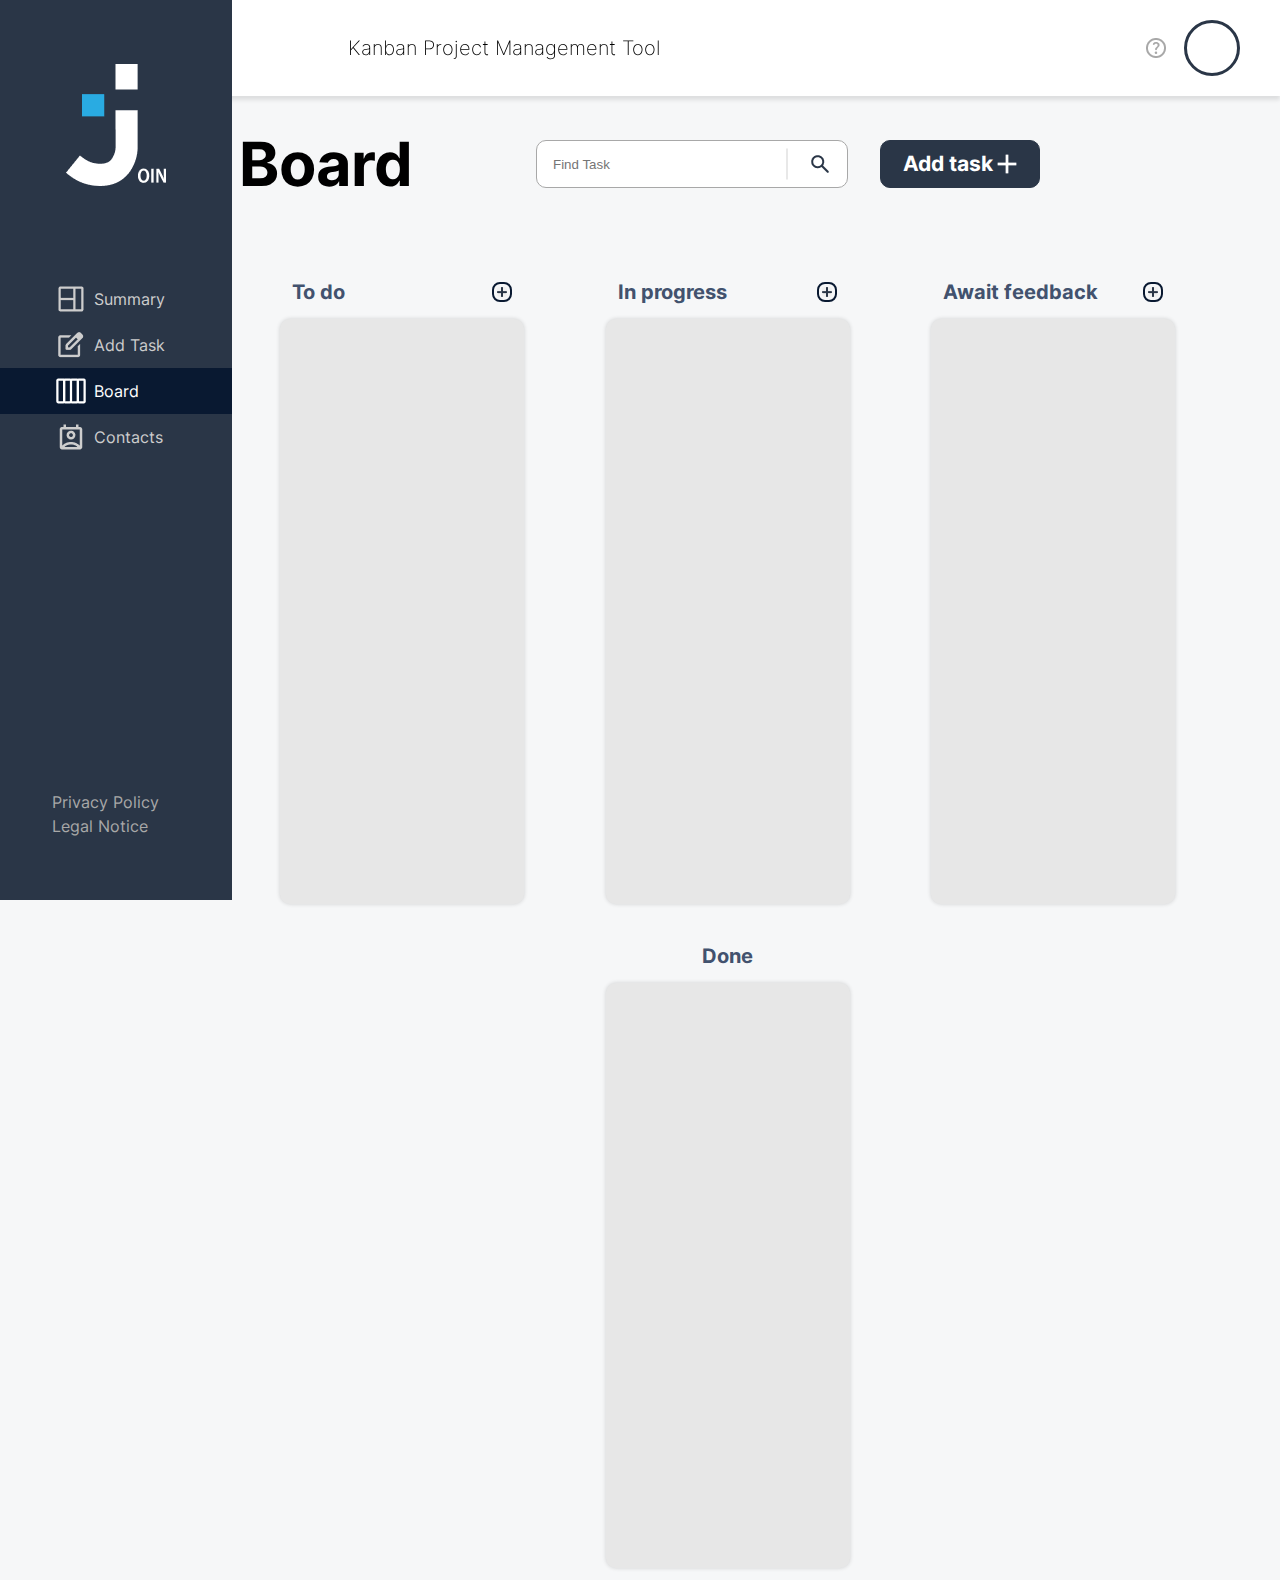
==== board.html @ 9bb8c4b8 "revert: board.js and linking in board.html" ====
<!DOCTYPE html>
<html lang="en">

<head>
  <meta charset="UTF-8">
  <meta name="viewport" content="width=device-width, initial-scale=1.0">
  <title>Join | Board</title>


  <link rel="stylesheet" href="./css/header_sidebar.css">
  <link rel="stylesheet" href="./css/board.css">
  <link rel="stylesheet" href="./css/tools.css">
  <link rel="icon" type="image/x-icon" href="./assets/img/favicon.png">
  <link rel="stylesheet" href="./css/board_mobile.css">
  <link rel="stylesheet" href="./css/tools.css">


  <script src="./script.js" defer></script>
  <script src="./js/storage.js" defer></script>
  <script src="./js/button_task.js" defer></script>
  <script src="./js/board.js" defer></script>
  <script src="./js/contact_category_task.js"></script>
  <script src="./js/render_task_html.js" defer></script>
  <script src="./js/contacts.js" defer></script>
</head>

<body onload="init()" id="2">
  <header id="header" w3-include-html="./assets/templates/header.html"></header>

  <div id="sidebar" w3-include-html="./assets/templates/sidebar.html"></div>

  <div class="board-body start-position">
    <div class="board-top">
      <div class="board-header">
        <h1>Board</h1>
        <div class="board-active">
          <div class="board-search">
            <input placeholder="Find Task" type="text">
            <div class="input-img">
              <img src="./assets/img/board/vector-subtask.png" alt="">
              <img class="search-img" src="./assets/img/board/search.png">
            </div>
          </div>
          <button onclick="addTask('todo')">
            <p class="header-task-btn">Add task</p>
            <img src="./assets/img/board/add.png" alt="plus">
          </button>
        </div>
      </div>
      <div class="drag-drop-headline">
        <div class="each_drag_drop">
          <div class="flex">
            <span>To do</span>
            <div class="addTask">
              <img class="black-plus" src="./assets/img/board/plus_sign_black.png" alt="plus img">
              <img class="blue-plus" src="./assets/img/board/plus_sign_blue.png" alt="blue plus" onclick="addTask('todo')">
            </div>
          </div>
          <div class="drag-area" id="todo" ondrop="moveTo('todo')" ondragleave="removeHighlight('todo')"
            ondragover="allowDrop(event); highlight('todo')"></div>
        </div>
        <div class="each_drag_drop">
          <div class="flex">
            <span>In progress</span>
            <div class="addTask">
              <img class="black-plus" src="./assets/img/board/plus_sign_black.png" alt="plus img">
              <img class="blue-plus" src="./assets/img/board/plus_sign_blue.png" alt="blue plus"
                onclick="addTask('in-progress')">
            </div>
          </div>
          <div class="drag-area" id="in-progress" ondrop="moveTo('in-progress')"
            ondragleave="removeHighlight('in-progress')" ondragover="allowDrop(event); highlight('in-progress')"></div>
        </div>
        <div class="each_drag_drop">
          <div class="flex">
            <span>Await feedback</span>
            <div class="addTask">
              <img class="black-plus" src="./assets/img/board/plus_sign_black.png" alt="plus img">
              <img class="blue-plus" src="./assets/img/board/plus_sign_blue.png" alt="blue plus"
                onclick="addTask('await-feedback')">
            </div>
          </div>
          <div class="drag-area" id="await-feedback" ondrop="moveTo('await-feedback')"
            ondragleave="removeHighlight('await-feedback')" ondragover="allowDrop(event); highlight('await-feedback')">
          </div>
        </div>
        <div class="each_drag_drop">
          <span class="done-style">Done</span>
          <div class="drag-area" id="done" ondrop="moveTo('done')" ondragleave="removeHighlight('done')"
            ondragover="allowDrop(event); highlight('done')"></div>
        </div>
      </div>
      <!-- ab hier kommt der add task bereich -->

      <!-- div für card info -->
      <div id="card-container" class="card-container d-none-card"></div>
      <!-- ................ -->
      <!-- div für die bearbeitung des tasks -->
      <div id="edit-container" class="edit-container d-none-card"></div>
      <!-- ................ -->


      <div class="full-task-body d-none" id="full-task-card">
        <input type="hidden" id="task-field" value="" />
        <form onsubmit="createTask(event)">
          <div class="task-card">
            <header class="add-task-header">
              <span class="task-card-headline">Add Task</span>
              <img class="task-close-X" src="./assets/img/board/close.png" onclick="closeTask()">
            </header>
            <div class="middle-task-body">
              <!-- linke seite -->
              <div class="left-side">
                <div class="task-title">
                  <span class="font-line">Title<span style="color: #FF8190;">*</span></span>
                  <input required type="text" autocomplete="off" class="task-title-input" id="task-title-input"
                    name="taskTitle" placeholder="Enter a title">
                </div>
                <div class="task-title">
                  <span class="font-line">Description</span>
                  <textarea id="description-input" cols="30" rows="10" placeholder="Enter a Description"></textarea>
                </div>
                <div class="task-title">
                  <span class="font-line">Assigned to</span>
                  <div class="task-contact-input-area" onclick="showContactsInTasks()">
                    <input type="none" placeholder="Select contacts to assign" id="contact-input-area">
                    <img class="Assigned-img" src="./assets/img/board/arrow_down.png" id="arrow_down_contact"
                      alt="arrow down">
                    <img class="Assigned-img d-none" src="./assets/img/board/arrow_up.png" id="arrow_up_contact"
                      alt="#">
                  </div>
                  <div class="contact-area d-none" id="contact-area"></div>
                  <div class="contact-icon-area d-none" id="icon-area"></div>
                </div>
              </div>
              <!-- einfache div für die trennung durch eine vektor linie -->
              <div class="vektor-line">
                <img src="./assets/img/board/vertical_line.png" alt="">
              </div>
              <!-- ----- -->
              <div class="right-side">
                <div class="task-title" style="height: 80px;">
                  <span class="font-line">Due Date<span style="color: #FF8190;">*</span></span>
                  <div class="task-date-area">
                    <input required type="text" id="date" name="taskDate" placeholder="dd/mm/yyyy"
                      onfocus="(this.type='date')">
                  </div>
                </div>
                <div class="task-title">
                  <span class="font-line">Prio<span style="color: #FF8190;">*</span></span>
                  <div class="task-button-area">
                    <button type="button" id="prio-btn-red" class="prio-btn" onclick="changeBtnColor('red')">Urgent
                      <img id="prio-red" src="./assets/img/board/prio_red.png" alt="Urgent"></button>
                    <button type="button" id="prio-btn-yellow" class="prio-btn"
                      onclick="changeBtnColor('yellow')">Medium
                      <img id="prio-yellow" src="./assets/img/board/prio_yellow.png" alt="Medium"></button>
                    <button type="button" id="prio-btn-green" class="prio-btn" onclick="changeBtnColor('green')">Low
                      <img id="prio-green" src="./assets/img/board/prio_green.png" alt="Low"></button>
                  </div>
                </div>
                <div class="task-title">
                  <span class="font-line">Category<span style="color: #FF8190;">*</span></span>
                  <div class="task-contact-input-area" onclick="showTaskSelect()">
                    <input required type="text" autocomplete="off" id="task-category-input"
                      placeholder="Select task category">
                    <img id="arrow_down" class="Assigned-img" src="./assets/img/board/arrow_down.png" alt="#">
                    <img id="arrow_up" class="Assigned-img d-none" src="./assets/img/board/arrow_up.png" alt="#">
                  </div>
                  <div id="task-select-category" class="task-select-category d-none">
                    <span id="technicalTask" class="selected-task" onclick="showTaskSelect(this)">Technical Task</span>
                    <span id="userStory" class="selected-task" onclick="showTaskSelect(this)">User Story</span>
                  </div>
                </div>
                <div class="subtask-complete">
                  <span class="font-line">Subtasks</span>
                  <div class="task-contact-input-area" onclick="changeInputImg()">
                    <input class="subtask-main-input" autocomplete="off" id="input-subtasks" type="text"
                      placeholder="Add new subtasks">
                    <img id="subtask-plus-img" class="Assigned-img" src="./assets/img/board/plus_sign_add_task.png" alt="plus">
                    <div class="subtask-comment">
                      <img id="subtask-close-img" class="Assigned-img-subtask px24 d-none"
                        src="./assets/img/board/close.png" onclick="deleteSubtaskInput()">
                      <img id="subtask-vector-img" class="Assigned-img-subtask d-none"
                        src="./assets/img/board/vector-subtask.png">
                      <img id="subtask-checked-img" class="Assigned-img-subtask px24 d-none"
                        src="./assets/img/board/checked.png" onclick="addSubtask()">
                    </div>
                  </div>
                  <ul class="unsorted-list" id="unsorted-list"></ul>
                </div>
              </div>
            </div>
            <footer class="add-task-footer">
              <div class="font-size">
                <span class="font-line"><span style="color: #FF8190;">* </span></span>This field is
                required</span>
              </div>
              <div class="add-task-footer-btn">
                <button id="cancel-button" class="task-button cancel-btn" onclick="closeTask()">
                  Cancel
                  <img id="black-cross" class="black-cross" style="width: 25px; height: 24px;"
                    src="./assets/img/board/close.png">
                  <img id="blue-cross" class="blue-cross d-none" style="width: 24px; height: 23px;"
                    src="./assets/img/board/blue_cancel.svg">
                </button>
                <button type="submit" class="task-button create-btn">
                  Create Task <img src="./assets/img/board/footerCheckBtn.png">
                </button>
              </div>
            </footer>
          </div>
        </form>
      </div>

    </div>
  </div>

  <footer id="nav-footer" w3-include-html="./assets/templates/footer.html"></footer>
</body>

</html>
---- css/header_sidebar.css ----
/************************* GLOBAL SELECTORS *************************/

@font-face {
  font-family: "inter";
  /* Gewünschter Name */
  src: url("../assets/fonts/inter-font.ttf");
}

body {
  margin: 0;
  box-sizing: border-box;
  font-family: inter;
}

* {
  box-sizing: border-box;
}

a {
  text-decoration: none;
}

/************************* HEADER *************************/
#header {
  display: flex;
  position: fixed;
  box-sizing: border-box;
  z-index: 1;
  width: 100%;
  top: 0;
  font-family: inter;
  font-weight: 200;
  background-color: white;
  height: 96px;
  padding: 0 40px 0 348px;
  justify-content: space-between;
  align-items: center;
  box-shadow: 0px 4px 4px 0px rgba(0, 0, 0, 0.10);
}

#header-text {
  font-size: 20px;
}

#help-icon-box {
  display: flex;
  align-items: center;
  gap: 16px;
}

.help-icon-wrapper {
  display: flex;
  align-items: center;
  gap: 12px;
}

#icon-help {
  width: 32px;
  height: 32px;
}

#circle {
  position: relative;
  width: 56px;
  height: 56px;
  background-color: white;
  border-radius: 50%;
  border: solid #2A3647 3px
}

#circle:hover{
  cursor: pointer;
}

.user-initials {
  font-size: 24px;
  color:#29ABE2;
  font-weight: 700;  
  position: absolute;
  top: 50%;
  left: 50%;
  transform: translate(-50%, -50%)
}

/************************* LEGAL NOTICE BUBBLE *************************/
.legal-notice-bubble {
  position: absolute;
  top: -23px;
  right: -29px;
  box-sizing: border-box;
  padding: 20px 0;
  padding-left: 20px;
  width: 150px;
  height: 158px;
  background-color: #2A3D59;
  border-radius: 20px 0 20px 20px;
  margin: 0 auto;
  margin-top: 100px;
  display: flex;
  flex-direction: column;
  justify-content: space-around;
  align-items: flex-start;
}

.legal-notice-bubble a:hover{
  color: #CDCDCD
}

.legal-notice-bubble a{
  font-size: 16px;
  color: #FFFFFF;
  font-family: inter;
  font-weight: 500;
}
/************************* SIDEBAR *************************/

#sidebar {
  position: fixed;
  left: 0;
  top: 0;
  display: flex;
  z-index: 4;
  width: 232px;
  height: 100vh;
  padding: 64px 0px;
  flex-direction: column;
  justify-content: space-between;
  align-items: center;
  flex-shrink: 0;
  background-color: #2A3647;
}

#sidebar-tabs {
  color: #A8A8A8
}

#sidebar-tabs>a {
  text-decoration: none;
  color: #A8A8A8;
}

.sidebar-tab {
  box-sizing: border-box;
  display: flex;
  width: 232px;
  height: 46px;
  padding: 8px 56px;
  align-items: center;
  gap: 8px;
}

.sidebar-tab:hover {
  background-color: #2A3D59;
  cursor: pointer;
}

#legal-notice {
  display: flex;
  padding: 243px 0px 0px 52px;
  flex-direction: column;
  justify-content: flex-end;
  align-items: flex-start;
  gap: 4px;
  align-self: stretch;
}

#legal-notice>a:hover {
  color: #29ABE2;
  cursor: pointer;
  font-weight: bold;
}

#legal-notice>a {
  color: #A8A8A8;
  text-decoration: none;
}

/************************* FOOTER *************************/
#nav-footer {
  position: fixed;
  bottom: 0;
  left: 0;
  padding: 0px 16px;
  background-color: #2A3647;
  width: 100%;
  display: flex;
  height: 80px;
  justify-content: space-between;
  align-items: center;
  z-index: 999;
}

.footer-square {
  display: flex;
  width: 80px;
  height: 76px;
  padding: 8px 1px;
  flex-direction: column;
  justify-content: center;
  align-items: center;
  gap: 10px;
  flex-shrink: 0;
  border-radius: 16px;
}

.icon-text-box {
  display: flex;
  width: 76px;
  height: 76px;
  padding: 15px 0px;
  flex-direction: column;
  justify-content: center;
  align-items: center;
  gap: 4px;
  flex-shrink: 0;
}

.footer-square-text {
  color: var(--white, #FFF);
  font-size: 14px;
  font-style: normal;
  font-weight: 400;
  line-height: 120%;
}

/************************* RESPONSIVNESS *************************/
@media (max-width: 975px) {
  #sidebar {
    display: none
  }
}

@media (min-width: 975px) {
  #nav-footer {
    display: none
  }
}

@media (min-width: 717px) {
  #logo-join-header {
    display: none;
  }
}

@media (max-width: 717px) {
  #header {
    padding: 20px 16px;
  }
}

@media(max-width: 420px) {
  #nav-footer {
    padding: 0;
  }

  .footer-square {
    width: 73px;
  }

}
---- css/board.css ----
body {
  margin: 0;
  background: #f6f7f8;
}

.d-none {
  display: none !important;
}

.start-position {
  position: absolute;
  left: 232px;
  top: 48px;
  width: calc(100% - 232px);
}

.board-header {
  display: flex;
  width: calc(100% - 152px);
  justify-content: space-between;
  align-items: center;
  padding-top: 79.5px;
  padding-right: 88px;
  padding-bottom: 79.5px;
  padding-left: 64px;
}

.board-header h1 {
  color: #000;
  font-family: Inter;
  font-size: 61px;
  font-style: normal;
  font-weight: 700;
  line-height: 120%;
  margin-block-start: 0;
  margin-block-end: 0;
}

.board-active {
  display: flex;
  justify-content: flex-end;
  align-items: center;
  gap: 32px;
}

.board-active input {
  display: flex;
  width: 312px;
  height: 48px;
  padding: 8px 16px;
  align-items: center;
  gap: 10px;
  border-radius: 10px;
  border: 1px solid var(--icon, #a8a8a8);
  background-color: #fff;
  padding-block: 1px;
}

.board-active button {
  display: flex;
  padding: 8px 16px;
  justify-content: center;
  align-items: center;
  gap: 4px;
  border-radius: 10px;
  border: 1px solid #2a3647;
  background: #2a3647;
  cursor: pointer;
  color: white;
  width: 160px;
  height: 48px;
  font-family: Inter;
  font-size: 21px;
  font-style: normal;
  font-weight: 700;
  line-height: 120%;
}

.board-active button:hover {
  background-color: rgb(40, 171, 226);
  border-color: rgb(40, 171, 226);
  box-shadow: 0px 4px 8px rgba(0, 0, 0, 0.3);
}

.board-search {
  position: relative;
}

.input-img {
  display: flex;
  justify-content: flex-end;
  align-items: center;
  gap: 16px;
  position: absolute;
  right: 12px;
  top: 8px;
}

.search-img:hover {
  background-color: lightgrey;
  border-radius: 20px;
  cursor: pointer;
}

.drag-drop-headline {
  display: flex;
  padding: 0px 64px;
  justify-content: space-evenly;
  align-items: flex-start;
  padding-bottom: 12px;
}

.each_drag_drop {
  display: flex;
  width: 244px;
  justify-content: space-between;
  flex-direction: column;
  align-items: center;
  flex-shrink: 0;
  position: relative;
}

.flex span {
  color: var(--menu-color, #42526e);
  font-family: Inter;
  font-size: 20px;
  font-style: normal;
  font-weight: 700;
  line-height: 120%;
  /* 24px */
}

.addTask {
  position: relative;
}

.black-plus {
  cursor: pointer;
  display: flex;
  padding: 3px;
  justify-content: center;
  align-items: center;
  gap: 10px;
  flex-shrink: 0;
  border-radius: 8px;
  border: 2px solid #091931;
}

.blue-plus {
  display: none;
  cursor: pointer;
  padding: 3px;
  border-radius: 8px;
  border: 2px solid var(--Ligth-blue, #29abe2);
  object-fit: cover;
}

.addTask:hover .blue-plus {
  display: flex;
}

.addTask:hover .black-plus {
  display: none;
}

.flex {
  display: flex;
  justify-content: space-between;
  align-items: center;
  width: 90%;
  margin-bottom: 15px;
}

/* drag and drop fläche */

.drag-area {
  display: flex;
  min-height: 65vh;
  min-width: fit-content;
  justify-content: flex-start;
  flex-direction: column;
  align-items: center;
  gap: 10px;
  align-self: stretch;
  border-radius: 10px;
  border: 1px dashed var(--icon, #a8a8a8);
  background: #e7e7e7;
  box-shadow: 0px 0px 4px 0px rgba(0, 0, 0, 0.16);
  padding: 4px;
  box-sizing: border-box;
  border: none;
}

.drag-area-highlight {
  background-color: rgba(0, 0, 0, 0.2);
}

.task {
  width: 252px;
  padding: 16px;
  justify-content: center;
  border-radius: 24px;
  background: var(--white, #FFF);
  box-shadow: 0px 0px 10px 3px rgba(0, 0, 0, 0.08);
  display: flex;
  flex-direction: column;
  align-items: flex-start;
  gap: 24px;
  align-self: stretch;
  cursor: pointer;
}

.d-flex::-webkit-scrollbar {
  height: 4px;
  background-color: rgba(255, 255, 255, 0);
  border-radius: 6px;
}

.d-flex::-webkit-scrollbar-thumb {
  background-color: rgb(40, 171, 226);
  border-radius: 6px;
}

.description-font {
  align-self: stretch;
  color: var(--icon, #a8a8a8);
  font-family: Inter;
  font-size: 16px;
  font-style: normal;
  font-weight: 400;
  line-height: 120%;
  word-break: break-word;
}

.bottom-task {
  display: flex;
  width: 100%;
  justify-content: space-between;
  align-items: center;
  position: relative;
}

.d-flex {
  display: flex;
  justify-content: flex-start;
  align-items: center;
  width: 80%;
  overflow-x: auto;
  padding-left: 8px;
}

.prio-position {
  position: absolute;
  right: 16px;
}

.done-style {
  margin-bottom: 15px;
  color: var(--menu-color, #42526e);
  font-family: Inter;
  font-size: 20px;
  font-style: normal;
  font-weight: 700;
  line-height: 120%;
  /* 24px */
}

/* progressbar */

.progressbar {
  display: flex;
  flex-direction: column;
  justify-content: center;
  align-items: flex-start;
  gap: 10px;
  width: 128px;
  height: 8px;
  border-radius: 8px;
  background: #f4f4f4;
}

.progress-task {
  display: flex;
  padding: 0px 6px 2px 0px;
  align-items: center;
  gap: 11px;
  width: 100%;
}

.subtask-display {
  color: #000;
  font-family: Inter;
  font-size: 12px;
  font-style: normal;
  font-weight: 400;
  line-height: 120%;
  width: 76px;
}

.subtask-img {
  cursor: pointer;
  padding: 2px;
}

.subtask-img:hover {
  background-color: white;
  border-radius: 15px;
}

#subtask-edit {
  position: absolute;
  width: 385px;
  height: 40px;
  border-radius: 12px;
  border-right: none;
  border-top: none;
  border-left: none;
  border-bottom: 1px solid blue;
  color: black;
}

#subtask-done-img {
  cursor: pointer;
}

#subtask-done-img:hover {
  background-color: white;
  border-radius: 20px;
}

/* ab hier kommt die add task card von html aus gesehen oben nach unten */
/* header sektion */
.add-task-header {
  display: flex;
  justify-content: space-between;
  align-items: flex-start;
  padding-left: 74px;
  padding-top: 64px;
  padding-right: 40px;
}


.task-card-headline {
  color: #000;
  font-family: Inter;
  font-size: 61px;
  font-style: normal;
  font-weight: 700;
  line-height: 120%;
}

.task-close-X {
  width: 24px;
  height: 24px;
  flex-shrink: 0;
}

.task-close-X:hover {
  background-color: rgb(220 217 217);
  border-radius: 20px;
  cursor: pointer;
}

/* mittlere sektion */

.middle-task-body {
  display: flex;
  justify-content: space-between;
  align-items: flex-start;
  padding-left: 74px;
  padding-top: 32px;
  padding-right: 65.75px;
}

/* linke hälfte */

.left-side {
  display: flex;
  flex-direction: column;
  justify-content: center;
  align-items: flex-start;
  gap: 16px;
}

.task-title {
  display: flex;
  flex-direction: column;
  align-items: flex-start;
  gap: 8px;
  width: 440px;
  position: relative;
}

.font-line {
  color: var(--Version-2-main-color, #2a3647);
  font-family: Inter;
  font-size: 20px;
  font-style: normal;
  font-weight: 400;
  line-height: 120%;
}

.task-title input {
  width: 440px;
  height: 48px;
  padding: 12px 16px;
  border-radius: 10px;
  border: 1px solid var(--Style, #d1d1d1);
  background: var(--white, #fff);
  font-family: Inter;
  font-size: 20px;
  font-style: normal;
  font-weight: 400;
  line-height: 120%;
  /* 24px */
  color: var(--Style, #d1d1d1);
}

#description-input {
  display: flex;
  height: 120px;
  padding: 18px 16px;
  align-items: flex-start;
  gap: 10px;
  align-self: stretch;
  border-radius: 10px;
  border: 1px solid var(--Style, #d1d1d1);
  background: #fff;
  width: 440px;
  font-family: Inter;
  font-size: 20px;
  font-style: normal;
  font-weight: 400;
  line-height: 120%;
}

.task-contact-input-area {
  display: flex;
  align-items: center;
}

#contact-input-area {
  cursor: pointer;
}

.subtask-main-input {
  display: flex;
  width: 440px;
  height: 48px;
  padding: 12px 16px;
  justify-content: space-between;
  align-items: center;
  border-radius: 10px;
  border: 1px solid var(--Style, #d1d1d1);
  background: var(--white, #fff);
  font-family: Inter;
  font-size: 20px;
  font-style: normal;
  font-weight: 400;
  line-height: 120%;
  color: var(--Style, #d1d1d1);
}

.subtask-comment {
  display: flex;
  align-items: center;
  justify-content: space-evenly;
  gap: 8px;
  right: 8px;
}

.Assigned-img {
  position: relative;
  right: 35px;
  cursor: pointer;
}

.Assigned-img:hover {
  background-color: #c9d7dc;
  border-radius: 20px;
}

.Assigned-img-subtask {
  position: relative;
  right: 72px;
  cursor: pointer;
}

.Assigned-img-subtask:hover {
  background-color: #c9d7dc;
  border-radius: 20px;
}

.px24 {
  width: 24px;
  height: 24px;
}

.subtask-complete {
  display: flex;
  flex-direction: column;
  align-items: flex-start;
  gap: 8px;
  width: 440px;
}

.right-side {
  display: flex;
  flex-direction: column;
  justify-content: center;
  align-items: flex-start;
  gap: 16px;
}

.task-button-area {
  display: flex;
  justify-content: center;
  align-items: center;
  gap: 16px;
}

.prio-btn {
  width: 136px;
  height: 56px;
  display: flex;
  padding: 16px 10px;
  justify-content: center;
  align-items: center;
  gap: 8px;
  border-radius: 10px;
  background: var(--white, #fff);
  box-shadow: 0px 0px 4px 0px rgba(0, 0, 0, 0.1);
  border-color: white;
  border: none;
  cursor: pointer;
  font-family: Inter;
  font-size: 20px;
  font-style: normal;
  font-weight: 400;
  line-height: 120%;
}

.prio-btn:hover {
  box-shadow: 1px 3px 5px rgba(0, 0, 0, 0.3), -1px 3px 5px rgba(0, 0, 0, 0.3);
}

.task-select-category {
  box-shadow: 1px 3px 5px rgba(0, 0, 0, 0.3), -1px 3px 5px rgba(0, 0, 0, 0.3);
  margin-top: 80px;
  border-radius: 10px;
  position: fixed;
  background-color: white;
  z-index: 20;
}

#task-category-input {
  color: black;
  cursor: pointer;
}

.selected-task {
  display: flex;
  width: 440px;
  padding: 12px 16px;
  justify-content: space-between;
  align-items: center;
  border-radius: 10px;
}

.selected-task:hover {
  background-color: lightgrey;
  cursor: pointer;
}

#input-subtasks {
  color: black;
}

#task-title-input {
  color: black;
}

.full-subtasks-area {
  display: flex;
  justify-content: space-between;
  align-items: center;
  width: 440px;
  height: 36px;
  padding: 6px 8px;
  padding-left: 19.375px;
  position: relative;
}

.full-subtasks-area:hover {
  background-color: lightgrey;
  border-radius: 16px;
}

.unsorted-list {
  padding-inline-start: 0;
}

.subatsk-headline {
  color: #000;
  font-family: Inter;
  font-size: 16px;
  font-style: normal;
  font-weight: 400;
  line-height: 120%;
  /* 19.2px */
}

/* 
.unsorted-list li {
  display: flex;
  justify-content: space-between;
  align-items: center;
  width: 400px;
  padding: 6px 16px;
}

.unsorted-list:hover {
  background-color: lightgrey;
  border-radius: 16px;
} 

/* für addTask ab hier footer bereich */

.add-task-footer {
  display: flex;
  justify-content: space-between;
  align-items: center;
  position: relative;
  bottom: 0;
  left: 74px;
  width: 80%;
  padding-bottom: 24px;
}

.add-task-footer-btn {
  display: flex;
  justify-content: center;
  align-items: center;
  gap: 25px;
}

.task-button {
  display: flex;
  padding: 16px;
  justify-content: center;
  align-items: center;
  gap: 4px;
  border-radius: 10px;
  border: 1px solid var(--Version-2-main-color, #2a3647);
  cursor: pointer;
}

.cancel-btn {
  background-color: transparent;
  font-family: Inter;
  font-size: 20px;
  font-style: normal;
  font-weight: 400;
  line-height: 120%;
}

.subtask-card-container {
  display: flex;
  flex-direction: column;
  gap: 12px;
}

.cancel-btn:hover {
  border: 1px solid var(--Ligth-blue, #29abe2);
  color: var(--Ligth-blue, #29abe2);
  box-shadow: 2px 5px 8px rgba(0, 0, 0, 0.3), -2px 5px 8px rgba(0, 0, 0, 0.3);
}

.create-btn {
  background: #2a3647;
  color: white;
  font-family: Inter;
  font-size: 21px;
  font-style: normal;
  font-weight: 700;
  line-height: 120%;
}

.create-btn:hover {
  background-color: var(--Ligth-blue, #29abe2);
  border: 1px solid var(--Ligth-blue, #29abe2);
  box-shadow: 2px 5px 8px rgba(0, 0, 0, 0.3), -2px 5px 8px rgba(0, 0, 0, 0.3);
}

/* dem Board die addTask optik hier einzusehen */

.full-task-body {
  position: fixed;
  top: 0;
  left: 0;
  width: 100%;
  height: 100%;
  z-index: 9999;
  background-color: rgba(0, 0, 0, 0.4);
  opacity: 0; 
  transition: opacity 0.5s ease-in-out; 
}

.full-task-body.open {
  opacity: 1; 
}

:focus-visible {
  outline: rgb(40,171,226) auto 1px;
}

.task-card {
  width: 90%;
  height: 90%;
  border-radius: 30px;
  background: #fff;
  box-shadow: 0px 0px 4px 0px rgba(0, 0, 0, 0.1);
  position: fixed;
  top: 50%;
  left: 100%;
  transform: translate(-50%, -50%);
  transition: left 0.5s ease-in-out; 
  overflow-y: auto;
  overflow-x: hidden;
  max-width: 1200px;
  max-height: 800px;
}

.full-task-body.open .task-card {
  left: 50%; 
}



.task-card::-webkit-scrollbar {
  width: 4px;
  background-color: rgba(255, 255, 255, 0);
  border-radius: 6px;
}

.task-card::-webkit-scrollbar-thumb {
  background-color: rgb(40, 171, 226);
  border-radius: 6px;
}

/* Design für task card */
.d-none-card {
  display: none !important;
}

.completeCard {
  display: flex;
  width: 525px;
  padding: 48px 40px;
  flex-direction: column;
  align-items: flex-start;
  gap: 24px;
  border-radius: 30px;
  background: #FFF;
  box-shadow: 0px 0px 4px 0px rgba(0, 0, 0, 0.16);
  color: var(--black, #000);
  font-family: Inter;
  font-size: 20px;
  font-style: normal;
  font-weight: 400;
  line-height: 120%;
  height: 95%;
  overflow: auto;
}


.card-container {
  position: fixed;
  width: 100vw;
  height: 100vh;
  background-color: #29292963;
  z-index: 10000;
  top: 0px;
  left: 0px;
  display: flex;
  justify-content: center;
  align-items: center;
}

.title-card {
  align-self: stretch;
  color: var(--black, #000);
  font-family: Inter;
  font-size: 61px;
  font-style: normal;
  font-weight: 700;
  line-height: 120%;
}

.title-card p {
  margin-block-start: 0;
  margin-block-end: 0;
  word-break: break-word;
}

.card-category-img {
  width: 160px;
  height: 36px;
}

.taskcard-head {
  display: flex;
  justify-content: space-between;
  align-items: center;
  align-self: stretch;
}

.description-card p {
  color: var(--black, #000);
  font-family: Inter;
  font-size: 20px;
  font-style: normal;
  font-weight: 400;
  line-height: 120%;
  margin-block-start: 0;
  margin-block-end: 0;
  word-break: break-word;
}

.priority-card {
  display: flex;
  align-items: center;
  gap: 25px;
}

p {
  margin-block-start: 0;
  margin-block-end: 0;
}

.subtask-card {
  display: flex;
  height: 32px;
  padding: 6px 16px;
  align-items: center;
  gap: 16px;
}

.subtask-card img {
  cursor: pointer;
}

.subtaskcard-footer-delete {
  display: flex;
  justify-content: center;
  align-items: center;
  gap: 8px;
  cursor: pointer;
}

.subtaskcard-footer-edit {
  display: flex;
  justify-content: center;
  align-items: center;
  gap: 8px;
  cursor: pointer;
}

.subtaskcard-bottom-footer {
  display: flex;
  justify-content: flex-end;
  align-items: center;
  gap: 16px;
  width: 100%;
  position: relative;
  top: 24px;
}

/***** Ab hier wird die Edit task bereich designt *****/

.edit-container {
  position: fixed;
  width: 100vw;
  height: 100vh;
  background-color: #29292963;
  z-index: 10001;
  top: 0;
  left: 0;
  display: flex;
  justify-content: center;
  align-items: center;
}

.edit-card-btn {
  display: flex;
  padding: 16px;
  justify-content: center;
  align-items: center;
  gap: 4px;
  border-radius: 10px;
  background: #2A3647;
  color: #FFF;
  font-family: Inter;
  font-size: 21px;
  font-style: normal;
  font-weight: 700;
  line-height: 120%;
}

.edit-card-btn:hover {
  background-color: var(--Ligth-blue, #29abe2);
  border: solid var(--Ligth-blue, #29abe2);
  box-shadow: 2px 5px 8px rgba(0, 0, 0, 0.3), -2px 5px 8px rgba(0, 0, 0, 0.3);
  cursor: pointer;
}

.right-end {
  width: 100%;
  display: flex;
  justify-content: flex-end;
  align-items: center;
}

.date-img {
  position: relative;
  bottom: 36px;
  left: 400px;
  cursor: pointer;
}

#date {
  color: black;
}

/* contact area */

.contact-area {
  width: 100%;
  height: 180px;
  overflow-y: auto;
  border: 1px solid lightgrey;
  border-top: none;
  box-shadow: 1px 3px 5px rgba(0, 0, 0, 0.3), -1px 3px 5px rgba(0, 0, 0, 0.3);
  margin-top: -8px;
  border-radius: 10px;
  background-color: white;
}

.contact-area::-webkit-scrollbar {
  width: 10px;
  background-color: white;
  border-radius: 6px;
}

.contact-area::-webkit-scrollbar-thumb {
  background-color: rgb(40, 171, 226);
  border-radius: 6px;
}

.completeContactArea {
  display: flex;
  justify-content: space-between;
  align-items: center;
  width: 100%;
  padding: 8px 18px;
  font-family: 'inter';
  font-size: 20px;
}

.completeContactArea:hover {
  background-color: rgb(226, 226, 226);
  cursor: pointer;
  border-radius: 10px;
}

.selected {
  background-color: #2A3647;
  color: white;
  border-radius: 12px;
  border: 1px solid white;
}

.selected:hover {
  background-color: #2A3647;
  color: white;
}

.contact-info {
  display: flex;
  justify-content: space-between;
  align-items: center;
  gap: 40px;
}

.name-circle-wrapper {
  position: relative;
  display: flex;
  justify-content: center;
  align-items: center;
  margin-left: -8px;
}

.initials {
  position: absolute;
  color: white;
  font-size: 14px;
}

.contact-icon-area {
  display: flex;
  align-items: center;
}

.icon-name-pair {
  display: flex;
  justify-content: flex-start;
  align-items: center;
  gap: 32px;
  padding: 10px;
}
---- css/tools.css ----
/************************* DISPLAY CLASSES *************************/
.d-none{
  display: none;
}

.display-none{
  display: none;
}
---- css/board_mobile.css ----
@media (min-width: 320px) and (max-width: 450px) {
    .task-card::-webkit-scrollbar {
        width: 10px;
        background-color: rgba(255, 255, 255, 0);
        border-radius: 6px;
        width: 4px;
    }

    .task-card::-webkit-scrollbar-thumb {
        background-color: rgb(40, 171, 226);
        border-radius: 6px;
    }

    .board-header {
        position: relative;
        padding-left: 0;
        padding-right: 0;
        width: 100%;
    }

    .board-search {
        position: absolute;
        top: 70%;
        width: 100%;
    }

    .full-subtasks-area {
        width: 100%;
    }

    .unsorted-list {
        width: 100%;
    }

    .board-active input {
        width: 100%;
    }

    .header-task-btn {
        display: none;
    }

    .board-active button {
        width: 100%;
    }

    .drag-drop-headline {
        flex-direction: column;
        padding: 0;
        padding-bottom: 128px;
    }

    .each_drag_drop {
        padding-bottom: 64px;
        width: 100%;
    }

    .start-position {
        left: 0;
        width: 100%;
        display: flex;
        flex-direction: column;
        align-items: center;
    }

    .board-top {
        width: 100%;
        padding: 0 12px;
    }

    .flex {
        width: 100%;
    }

    .drag-area {
        flex-direction: row;
        overflow-x: auto;
        justify-content: flex-start;
        width: 95%;
        min-height: 25vh;
        min-width: auto;
    }

    #subtask-edit {
        width: 83%;
    }

    .flex span {
        font-size: 32px;
    }

    .black-plus {
        width: 24px;
        height: 24px;
    }

    .blue-plus {
        width: 24px;
        height: 24px;
    }

    .completeCard {
        width: 90%;
        height: 75%;
    }

    .edit-container {
        left: 0;
    }

    .task-card {
        width: 100%;
        height: 90%;
        overflow-y: auto;
    }

    .middle-task-body {
        flex-direction: column;
        align-items: center;
        padding-left: 12px;
        padding-right: 12px;
    }

    .vektor-line {
        display: none;
    }

    .add-task-footer {
        bottom: auto;
        padding-bottom: 12px;
        left: 12px;
        width: 93%;
    }

    .task-title {
        margin-bottom: 20px;
        width: 100%;
        position: relative;
    }

    .cancel-btn {
        font-size: 12px;
    }

    .task-button {
        font-size: 12px;
    }

    .task-button-area {
        width: 100%;
    }

    .task-title input {
        width: 100%;
    }

    .prio-btn {
        width: 100%;
        font-size: 14px;
    }

    #description-input {
        width: 100%;
    }

    .date-img {
        left: 88%;
        position: absolute;
        bottom: 12px;
    }

    .task-date-area {
        position: relative;
        width: 100%;
    }

    .Assigned-img {
        position: absolute;
        right: 8px;
    }

    .Assigned-img-subtask {
        position: relative;
        right: 0;
    }

    .task-contact-input-area {
        position: relative;
        width: 100%;
    }

    .left-side {
        width: 100%;
    }

    .right-side {
        width: 100%;
    }

    .task-select-category {
        width: 100%;
    }

    .selected-task:hover {
        width: 100%;
    }

    .subtask-complete {
        width: 100%;
    }

    .task-contact-input-area {
        position: relative;
        width: 100%;
    }

    .subtask-main-input {
        width: 100%;
    }

    .subtask-comment {
        position: absolute;
    }

    .task-card-headline {
        font-size: 42px;
    }

    .font-size {
        font-size: 16px;
    }
}

@media (min-width: 450px) and (max-width: 1385px) {
    .start-position {
        left: 200px;
        width: calc(100% - 170px);
    }

    #subtask-edit {
        width: 82%;
        position: fixed;
    }
}

@media (min-width: 450px) and (max-width: 900px) {
    #subtask-edit {
        width: 78%;
    }
}

@media (min-width: 450px) and (max-width: 750px) {
    #subtask-edit {
        width: 76%;
    }
}

@media (min-width: 450px) and (max-width: 600px) {
    #subtask-edit {
        width: 74%;
    }
}

@media (min-width: 450px) and (max-width: 550px) {
    #subtask-edit {
        width: 72%;
    }
}

@media (min-width: 450px) and (max-width: 1350px) {
    .start-position {
        left: 175px;
        width: calc(100% - 175px);
    }
}

@media (min-width: 450px) and (max-width: 1130px) {

    .task-card::-webkit-scrollbar {
        width: 10px;
        background-color: rgba(255, 255, 255, 0);
        border-radius: 6px;
        width: 4px;
    }

    .task-card::-webkit-scrollbar-thumb {
        background-color: rgb(40, 171, 226);
        border-radius: 6px;
    }

    .task-card {
        width: 90%;
        overflow-y: auto;
    }

    .vektor-line {
        display: none;
    }

    .middle-task-body {
        flex-direction: column;
        align-items: center;
        padding-left: 12px;
        padding-right: 12px;
    }

    .left-side {
        width: 90%;
    }

    .right-side {
        width: 90%;
    }

    .task-title {
        margin-bottom: 20px;
        width: 100%;
        position: relative;
    }

    .task-title input {
        width: 100%;
    }

    #description-input {
        width: 100%;
    }

    .task-contact-input-area {
        position: relative;
        width: 100%;
    }

    .task-title input {
        width: 100%;
    }

    .Assigned-img {
        position: absolute;
        right: 8px;
    }

    .task-title {
        margin-bottom: 20px;
        width: 100%;
        position: relative;
    }

    .task-date-area {
        position: relative;
        width: 100%;
    }

    .task-button-area {
        width: 100%;
    }

    .prio-btn {
        width: 100%;
        font-size: 14px;
    }

    .task-contact-input-area {
        position: relative;
        width: 100%;
    }

    .task-title input {
        width: 100%;
    }

    .subtask-complete {
        width: 100%;
    }

    .full-subtasks-area {
        width: 100%;
    }

    .unsorted-list {
        width: 100%;
    }

    .task-contact-input-area {
        position: relative;
        width: 100%;
    }

    .subtask-main-input {
        width: 100%;
    }

    .subtask-comment {
        position: absolute;
    }

    .Assigned-img-subtask {
        position: relative;
        right: 0;
    }

    .add-task-footer {
        bottom: auto;
        padding-bottom: 12px;
        left: 12px;
        width: 90%;
    }

    .font-size {
        font-size: 16px;
        padding-left: 24px;
    }

    .task-button {
        font-size: 12px;
    }

    .task-button {
        font-size: 12px;
    }

    .date-img {
        left: 96%;
        position: absolute;
        bottom: 12px;
    }
}

@media (min-width: 320px) and (max-width: 1350px) {
    .drag-drop-headline {
        flex-direction: row;
        flex-wrap: wrap;
        gap: 40px;
    }
}

@media (min-width: 320px) and (max-width: 1060px) {
    .drag-drop-headline {
        gap: 40px;
        padding-bottom: 124px;
        justify-content: center;
    }
}

@media (min-width: 320px) and (max-width: 975px) {
    .board-header {
        position: relative;
        padding-left: 0;
        padding-right: 12px;
        width: 100%;
    }

    .board-search {
        position: absolute;
        top: 70%;
        width: 100%;
    }

    .board-active input {
        width: 100%;
    }

    .start-position {
        width: 100%;
        left: 0;
        padding-left: 24px;
    }
}
---- css/tools.css ----
/************************* DISPLAY CLASSES *************************/
.d-none{
  display: none;
}

.display-none{
  display: none;
}
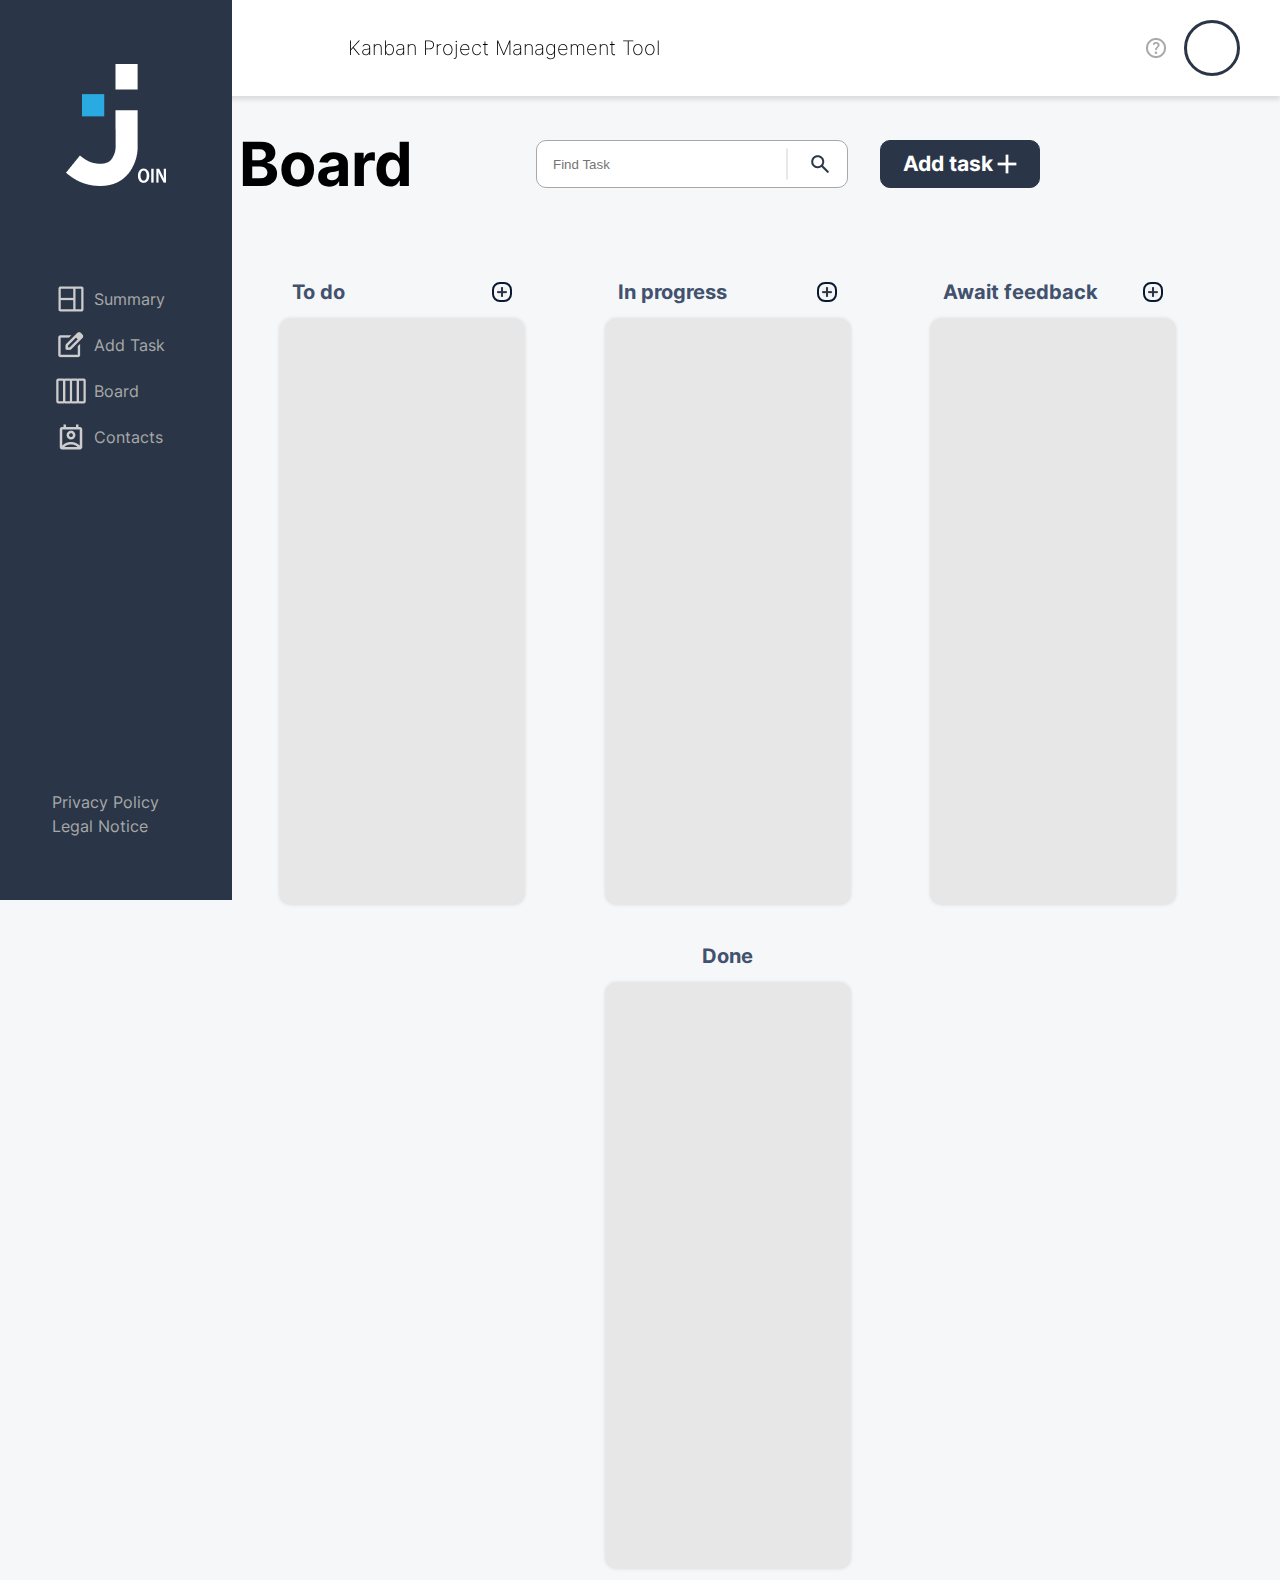
==== commit 96208189: "Remove: delete script linking from board.html" ====
--- a/board.html
+++ b/board.html
@@ -17,10 +17,7 @@
 
   <script src="./script.js" defer></script>
   <script src="./js/storage.js" defer></script>
-  <script src="./js/button_task.js" defer></script>
   <script src="./js/board.js" defer></script>
-  <script src="./js/contact_category_task.js"></script>
-  <script src="./js/render_task_html.js" defer></script>
   <script src="./js/contacts.js" defer></script>
 </head>
 
--- a/css/header_sidebar.css
+++ b/css/header_sidebar.css
@@ -1,11 +1,10 @@
+@charset "UTF-8";
 /************************* GLOBAL SELECTORS *************************/
-
 @font-face {
   font-family: "inter";
   /* Gewünschter Name */
   src: url("../assets/fonts/inter-font.ttf");
 }
-
 body {
   margin: 0;
   box-sizing: border-box;
@@ -35,7 +34,7 @@
   padding: 0 40px 0 348px;
   justify-content: space-between;
   align-items: center;
-  box-shadow: 0px 4px 4px 0px rgba(0, 0, 0, 0.10);
+  box-shadow: 0px 4px 4px 0px rgba(0, 0, 0, 0.1);
 }
 
 #header-text {
@@ -65,21 +64,21 @@
   height: 56px;
   background-color: white;
   border-radius: 50%;
-  border: solid #2A3647 3px
-}
-
-#circle:hover{
+  border: solid #2A3647 3px;
+}
+
+#circle:hover {
   cursor: pointer;
 }
 
 .user-initials {
   font-size: 24px;
-  color:#29ABE2;
-  font-weight: 700;  
+  color: #29ABE2;
+  font-weight: 700;
   position: absolute;
   top: 50%;
   left: 50%;
-  transform: translate(-50%, -50%)
+  transform: translate(-50%, -50%);
 }
 
 /************************* LEGAL NOTICE BUBBLE *************************/
@@ -102,18 +101,18 @@
   align-items: flex-start;
 }
 
-.legal-notice-bubble a:hover{
-  color: #CDCDCD
-}
-
-.legal-notice-bubble a{
+.legal-notice-bubble a:hover {
+  color: #CDCDCD;
+}
+
+.legal-notice-bubble a {
   font-size: 16px;
   color: #FFFFFF;
   font-family: inter;
   font-weight: 500;
 }
+
 /************************* SIDEBAR *************************/
-
 #sidebar {
   position: fixed;
   left: 0;
@@ -131,10 +130,10 @@
 }
 
 #sidebar-tabs {
-  color: #A8A8A8
-}
-
-#sidebar-tabs>a {
+  color: #A8A8A8;
+}
+
+#sidebar-tabs > a {
   text-decoration: none;
   color: #A8A8A8;
 }
@@ -164,13 +163,13 @@
   align-self: stretch;
 }
 
-#legal-notice>a:hover {
+#legal-notice > a:hover {
   color: #29ABE2;
   cursor: pointer;
   font-weight: bold;
 }
 
-#legal-notice>a {
+#legal-notice > a {
   color: #A8A8A8;
   text-decoration: none;
 }
@@ -226,35 +225,31 @@
 /************************* RESPONSIVNESS *************************/
 @media (max-width: 975px) {
   #sidebar {
-    display: none
-  }
-}
-
+    display: none;
+  }
+}
 @media (min-width: 975px) {
   #nav-footer {
-    display: none
-  }
-}
-
+    display: none;
+  }
+}
 @media (min-width: 717px) {
   #logo-join-header {
     display: none;
   }
 }
-
 @media (max-width: 717px) {
   #header {
     padding: 20px 16px;
   }
 }
-
-@media(max-width: 420px) {
+@media (max-width: 420px) {
   #nav-footer {
     padding: 0;
   }
-
   .footer-square {
     width: 73px;
   }
-
-}+}
+
+/*# sourceMappingURL=header_sidebar.css.map */
--- a/css/board.css
+++ b/css/board.css
@@ -1,3 +1,4 @@
+@charset "UTF-8";
 body {
   margin: 0;
   background: #f6f7f8;
@@ -172,7 +173,6 @@
 }
 
 /* drag and drop fläche */
-
 .drag-area {
   display: flex;
   min-height: 65vh;
@@ -266,7 +266,6 @@
 }
 
 /* progressbar */
-
 .progressbar {
   display: flex;
   flex-direction: column;
@@ -339,7 +338,6 @@
   padding-right: 40px;
 }
 
-
 .task-card-headline {
   color: #000;
   font-family: Inter;
@@ -356,13 +354,12 @@
 }
 
 .task-close-X:hover {
-  background-color: rgb(220 217 217);
+  background-color: rgb(220, 217, 217);
   border-radius: 20px;
   cursor: pointer;
 }
 
 /* mittlere sektion */
-
 .middle-task-body {
   display: flex;
   justify-content: space-between;
@@ -373,7 +370,6 @@
 }
 
 /* linke hälfte */
-
 .left-side {
   display: flex;
   flex-direction: column;
@@ -625,7 +621,6 @@
 } 
 
 /* für addTask ab hier footer bereich */
-
 .add-task-footer {
   display: flex;
   justify-content: space-between;
@@ -693,7 +688,6 @@
 }
 
 /* dem Board die addTask optik hier einzusehen */
-
 .full-task-body {
   position: fixed;
   top: 0;
@@ -702,16 +696,16 @@
   height: 100%;
   z-index: 9999;
   background-color: rgba(0, 0, 0, 0.4);
-  opacity: 0; 
-  transition: opacity 0.5s ease-in-out; 
+  opacity: 0;
+  transition: opacity 0.5s ease-in-out;
 }
 
 .full-task-body.open {
-  opacity: 1; 
+  opacity: 1;
 }
 
 :focus-visible {
-  outline: rgb(40,171,226) auto 1px;
+  outline: rgb(40, 171, 226) auto 1px;
 }
 
 .task-card {
@@ -724,7 +718,7 @@
   top: 50%;
   left: 100%;
   transform: translate(-50%, -50%);
-  transition: left 0.5s ease-in-out; 
+  transition: left 0.5s ease-in-out;
   overflow-y: auto;
   overflow-x: hidden;
   max-width: 1200px;
@@ -732,10 +726,8 @@
 }
 
 .full-task-body.open .task-card {
-  left: 50%; 
-}
-
-
+  left: 50%;
+}
 
 .task-card::-webkit-scrollbar {
   width: 4px;
@@ -773,12 +765,11 @@
   overflow: auto;
 }
 
-
 .card-container {
   position: fixed;
   width: 100vw;
   height: 100vh;
-  background-color: #29292963;
+  background-color: rgba(41, 41, 41, 0.3882352941);
   z-index: 10000;
   top: 0px;
   left: 0px;
@@ -877,12 +868,11 @@
 }
 
 /***** Ab hier wird die Edit task bereich designt *****/
-
 .edit-container {
   position: fixed;
   width: 100vw;
   height: 100vh;
-  background-color: #29292963;
+  background-color: rgba(41, 41, 41, 0.3882352941);
   z-index: 10001;
   top: 0;
   left: 0;
@@ -933,7 +923,6 @@
 }
 
 /* contact area */
-
 .contact-area {
   width: 100%;
   height: 180px;
@@ -963,7 +952,7 @@
   align-items: center;
   width: 100%;
   padding: 8px 18px;
-  font-family: 'inter';
+  font-family: "inter";
   font-size: 20px;
 }
 
@@ -1017,4 +1006,6 @@
   align-items: center;
   gap: 32px;
   padding: 10px;
-}+}
+
+/*# sourceMappingURL=board.css.map */
--- a/css/tools.css
+++ b/css/tools.css
@@ -1,9 +1,10 @@
-
 /************************* DISPLAY CLASSES *************************/
-.d-none{
+.d-none {
   display: none;
 }
 
-.display-none{
+.display-none {
   display: none;
-}+}
+
+/*# sourceMappingURL=tools.css.map */
--- a/css/board_mobile.css
+++ b/css/board_mobile.css
@@ -1,468 +1,379 @@
 @media (min-width: 320px) and (max-width: 450px) {
-    .task-card::-webkit-scrollbar {
-        width: 10px;
-        background-color: rgba(255, 255, 255, 0);
-        border-radius: 6px;
-        width: 4px;
-    }
+  .task-card::-webkit-scrollbar {
+    width: 10px;
+    background-color: rgba(255, 255, 255, 0);
+    border-radius: 6px;
+    width: 4px;
+  }
+  .task-card::-webkit-scrollbar-thumb {
+    background-color: rgb(40, 171, 226);
+    border-radius: 6px;
+  }
+  .board-header {
+    position: relative;
+    padding-left: 0;
+    padding-right: 0;
+    width: 100%;
+  }
+  .board-search {
+    position: absolute;
+    top: 70%;
+    width: 100%;
+  }
+  .full-subtasks-area {
+    width: 100%;
+  }
+  .unsorted-list {
+    width: 100%;
+  }
+  .board-active input {
+    width: 100%;
+  }
+  .header-task-btn {
+    display: none;
+  }
+  .board-active button {
+    width: 100%;
+  }
+  .drag-drop-headline {
+    flex-direction: column;
+    padding: 0;
+    padding-bottom: 128px;
+  }
+  .each_drag_drop {
+    padding-bottom: 64px;
+    width: 100%;
+  }
+  .start-position {
+    left: 0;
+    width: 100%;
+    display: flex;
+    flex-direction: column;
+    align-items: center;
+  }
+  .board-top {
+    width: 100%;
+    padding: 0 12px;
+  }
+  .flex {
+    width: 100%;
+  }
+  .drag-area {
+    flex-direction: row;
+    overflow-x: auto;
+    justify-content: flex-start;
+    width: 95%;
+    min-height: 25vh;
+    min-width: auto;
+  }
+  #subtask-edit {
+    width: 83%;
+  }
+  .flex span {
+    font-size: 32px;
+  }
+  .black-plus {
+    width: 24px;
+    height: 24px;
+  }
+  .blue-plus {
+    width: 24px;
+    height: 24px;
+  }
+  .completeCard {
+    width: 90%;
+    height: 75%;
+  }
+  .edit-container {
+    left: 0;
+  }
+  .task-card {
+    width: 100%;
+    height: 90%;
+    overflow-y: auto;
+  }
+  .middle-task-body {
+    flex-direction: column;
+    align-items: center;
+    padding-left: 12px;
+    padding-right: 12px;
+  }
+  .vektor-line {
+    display: none;
+  }
+  .add-task-footer {
+    bottom: auto;
+    padding-bottom: 12px;
+    left: 12px;
+    width: 93%;
+  }
+  .task-title {
+    margin-bottom: 20px;
+    width: 100%;
+    position: relative;
+  }
+  .cancel-btn {
+    font-size: 12px;
+  }
+  .task-button {
+    font-size: 12px;
+  }
+  .task-button-area {
+    width: 100%;
+  }
+  .task-title input {
+    width: 100%;
+  }
+  .prio-btn {
+    width: 100%;
+    font-size: 14px;
+  }
+  #description-input {
+    width: 100%;
+  }
+  .date-img {
+    left: 88%;
+    position: absolute;
+    bottom: 12px;
+  }
+  .task-date-area {
+    position: relative;
+    width: 100%;
+  }
+  .Assigned-img {
+    position: absolute;
+    right: 8px;
+  }
+  .Assigned-img-subtask {
+    position: relative;
+    right: 0;
+  }
+  .task-contact-input-area {
+    position: relative;
+    width: 100%;
+  }
+  .left-side {
+    width: 100%;
+  }
+  .right-side {
+    width: 100%;
+  }
+  .task-select-category {
+    width: 100%;
+  }
+  .selected-task:hover {
+    width: 100%;
+  }
+  .subtask-complete {
+    width: 100%;
+  }
+  .task-contact-input-area {
+    position: relative;
+    width: 100%;
+  }
+  .subtask-main-input {
+    width: 100%;
+  }
+  .subtask-comment {
+    position: absolute;
+  }
+  .task-card-headline {
+    font-size: 42px;
+  }
+  .font-size {
+    font-size: 16px;
+  }
+}
+@media (min-width: 450px) and (max-width: 1385px) {
+  .start-position {
+    left: 200px;
+    width: calc(100% - 170px);
+  }
+  #subtask-edit {
+    width: 82%;
+    position: fixed;
+  }
+}
+@media (min-width: 450px) and (max-width: 900px) {
+  #subtask-edit {
+    width: 78%;
+  }
+}
+@media (min-width: 450px) and (max-width: 750px) {
+  #subtask-edit {
+    width: 76%;
+  }
+}
+@media (min-width: 450px) and (max-width: 600px) {
+  #subtask-edit {
+    width: 74%;
+  }
+}
+@media (min-width: 450px) and (max-width: 550px) {
+  #subtask-edit {
+    width: 72%;
+  }
+}
+@media (min-width: 450px) and (max-width: 1350px) {
+  .start-position {
+    left: 175px;
+    width: calc(100% - 175px);
+  }
+}
+@media (min-width: 450px) and (max-width: 1130px) {
+  .task-card::-webkit-scrollbar {
+    width: 10px;
+    background-color: rgba(255, 255, 255, 0);
+    border-radius: 6px;
+    width: 4px;
+  }
+  .task-card::-webkit-scrollbar-thumb {
+    background-color: rgb(40, 171, 226);
+    border-radius: 6px;
+  }
+  .task-card {
+    width: 90%;
+    overflow-y: auto;
+  }
+  .vektor-line {
+    display: none;
+  }
+  .middle-task-body {
+    flex-direction: column;
+    align-items: center;
+    padding-left: 12px;
+    padding-right: 12px;
+  }
+  .left-side {
+    width: 90%;
+  }
+  .right-side {
+    width: 90%;
+  }
+  .task-title {
+    margin-bottom: 20px;
+    width: 100%;
+    position: relative;
+  }
+  .task-title input {
+    width: 100%;
+  }
+  #description-input {
+    width: 100%;
+  }
+  .task-contact-input-area {
+    position: relative;
+    width: 100%;
+  }
+  .task-title input {
+    width: 100%;
+  }
+  .Assigned-img {
+    position: absolute;
+    right: 8px;
+  }
+  .task-title {
+    margin-bottom: 20px;
+    width: 100%;
+    position: relative;
+  }
+  .task-date-area {
+    position: relative;
+    width: 100%;
+  }
+  .task-button-area {
+    width: 100%;
+  }
+  .prio-btn {
+    width: 100%;
+    font-size: 14px;
+  }
+  .task-contact-input-area {
+    position: relative;
+    width: 100%;
+  }
+  .task-title input {
+    width: 100%;
+  }
+  .subtask-complete {
+    width: 100%;
+  }
+  .full-subtasks-area {
+    width: 100%;
+  }
+  .unsorted-list {
+    width: 100%;
+  }
+  .task-contact-input-area {
+    position: relative;
+    width: 100%;
+  }
+  .subtask-main-input {
+    width: 100%;
+  }
+  .subtask-comment {
+    position: absolute;
+  }
+  .Assigned-img-subtask {
+    position: relative;
+    right: 0;
+  }
+  .add-task-footer {
+    bottom: auto;
+    padding-bottom: 12px;
+    left: 12px;
+    width: 90%;
+  }
+  .font-size {
+    font-size: 16px;
+    padding-left: 24px;
+  }
+  .task-button {
+    font-size: 12px;
+  }
+  .task-button {
+    font-size: 12px;
+  }
+  .date-img {
+    left: 96%;
+    position: absolute;
+    bottom: 12px;
+  }
+}
+@media (min-width: 320px) and (max-width: 1350px) {
+  .drag-drop-headline {
+    flex-direction: row;
+    flex-wrap: wrap;
+    gap: 40px;
+  }
+}
+@media (min-width: 320px) and (max-width: 1060px) {
+  .drag-drop-headline {
+    gap: 40px;
+    padding-bottom: 124px;
+    justify-content: center;
+  }
+}
+@media (min-width: 320px) and (max-width: 975px) {
+  .board-header {
+    position: relative;
+    padding-left: 0;
+    padding-right: 12px;
+    width: 100%;
+  }
+  .board-search {
+    position: absolute;
+    top: 70%;
+    width: 100%;
+  }
+  .board-active input {
+    width: 100%;
+  }
+  .start-position {
+    width: 100%;
+    left: 0;
+    padding-left: 24px;
+  }
+}
 
-    .task-card::-webkit-scrollbar-thumb {
-        background-color: rgb(40, 171, 226);
-        border-radius: 6px;
-    }
-
-    .board-header {
-        position: relative;
-        padding-left: 0;
-        padding-right: 0;
-        width: 100%;
-    }
-
-    .board-search {
-        position: absolute;
-        top: 70%;
-        width: 100%;
-    }
-
-    .full-subtasks-area {
-        width: 100%;
-    }
-
-    .unsorted-list {
-        width: 100%;
-    }
-
-    .board-active input {
-        width: 100%;
-    }
-
-    .header-task-btn {
-        display: none;
-    }
-
-    .board-active button {
-        width: 100%;
-    }
-
-    .drag-drop-headline {
-        flex-direction: column;
-        padding: 0;
-        padding-bottom: 128px;
-    }
-
-    .each_drag_drop {
-        padding-bottom: 64px;
-        width: 100%;
-    }
-
-    .start-position {
-        left: 0;
-        width: 100%;
-        display: flex;
-        flex-direction: column;
-        align-items: center;
-    }
-
-    .board-top {
-        width: 100%;
-        padding: 0 12px;
-    }
-
-    .flex {
-        width: 100%;
-    }
-
-    .drag-area {
-        flex-direction: row;
-        overflow-x: auto;
-        justify-content: flex-start;
-        width: 95%;
-        min-height: 25vh;
-        min-width: auto;
-    }
-
-    #subtask-edit {
-        width: 83%;
-    }
-
-    .flex span {
-        font-size: 32px;
-    }
-
-    .black-plus {
-        width: 24px;
-        height: 24px;
-    }
-
-    .blue-plus {
-        width: 24px;
-        height: 24px;
-    }
-
-    .completeCard {
-        width: 90%;
-        height: 75%;
-    }
-
-    .edit-container {
-        left: 0;
-    }
-
-    .task-card {
-        width: 100%;
-        height: 90%;
-        overflow-y: auto;
-    }
-
-    .middle-task-body {
-        flex-direction: column;
-        align-items: center;
-        padding-left: 12px;
-        padding-right: 12px;
-    }
-
-    .vektor-line {
-        display: none;
-    }
-
-    .add-task-footer {
-        bottom: auto;
-        padding-bottom: 12px;
-        left: 12px;
-        width: 93%;
-    }
-
-    .task-title {
-        margin-bottom: 20px;
-        width: 100%;
-        position: relative;
-    }
-
-    .cancel-btn {
-        font-size: 12px;
-    }
-
-    .task-button {
-        font-size: 12px;
-    }
-
-    .task-button-area {
-        width: 100%;
-    }
-
-    .task-title input {
-        width: 100%;
-    }
-
-    .prio-btn {
-        width: 100%;
-        font-size: 14px;
-    }
-
-    #description-input {
-        width: 100%;
-    }
-
-    .date-img {
-        left: 88%;
-        position: absolute;
-        bottom: 12px;
-    }
-
-    .task-date-area {
-        position: relative;
-        width: 100%;
-    }
-
-    .Assigned-img {
-        position: absolute;
-        right: 8px;
-    }
-
-    .Assigned-img-subtask {
-        position: relative;
-        right: 0;
-    }
-
-    .task-contact-input-area {
-        position: relative;
-        width: 100%;
-    }
-
-    .left-side {
-        width: 100%;
-    }
-
-    .right-side {
-        width: 100%;
-    }
-
-    .task-select-category {
-        width: 100%;
-    }
-
-    .selected-task:hover {
-        width: 100%;
-    }
-
-    .subtask-complete {
-        width: 100%;
-    }
-
-    .task-contact-input-area {
-        position: relative;
-        width: 100%;
-    }
-
-    .subtask-main-input {
-        width: 100%;
-    }
-
-    .subtask-comment {
-        position: absolute;
-    }
-
-    .task-card-headline {
-        font-size: 42px;
-    }
-
-    .font-size {
-        font-size: 16px;
-    }
-}
-
-@media (min-width: 450px) and (max-width: 1385px) {
-    .start-position {
-        left: 200px;
-        width: calc(100% - 170px);
-    }
-
-    #subtask-edit {
-        width: 82%;
-        position: fixed;
-    }
-}
-
-@media (min-width: 450px) and (max-width: 900px) {
-    #subtask-edit {
-        width: 78%;
-    }
-}
-
-@media (min-width: 450px) and (max-width: 750px) {
-    #subtask-edit {
-        width: 76%;
-    }
-}
-
-@media (min-width: 450px) and (max-width: 600px) {
-    #subtask-edit {
-        width: 74%;
-    }
-}
-
-@media (min-width: 450px) and (max-width: 550px) {
-    #subtask-edit {
-        width: 72%;
-    }
-}
-
-@media (min-width: 450px) and (max-width: 1350px) {
-    .start-position {
-        left: 175px;
-        width: calc(100% - 175px);
-    }
-}
-
-@media (min-width: 450px) and (max-width: 1130px) {
-
-    .task-card::-webkit-scrollbar {
-        width: 10px;
-        background-color: rgba(255, 255, 255, 0);
-        border-radius: 6px;
-        width: 4px;
-    }
-
-    .task-card::-webkit-scrollbar-thumb {
-        background-color: rgb(40, 171, 226);
-        border-radius: 6px;
-    }
-
-    .task-card {
-        width: 90%;
-        overflow-y: auto;
-    }
-
-    .vektor-line {
-        display: none;
-    }
-
-    .middle-task-body {
-        flex-direction: column;
-        align-items: center;
-        padding-left: 12px;
-        padding-right: 12px;
-    }
-
-    .left-side {
-        width: 90%;
-    }
-
-    .right-side {
-        width: 90%;
-    }
-
-    .task-title {
-        margin-bottom: 20px;
-        width: 100%;
-        position: relative;
-    }
-
-    .task-title input {
-        width: 100%;
-    }
-
-    #description-input {
-        width: 100%;
-    }
-
-    .task-contact-input-area {
-        position: relative;
-        width: 100%;
-    }
-
-    .task-title input {
-        width: 100%;
-    }
-
-    .Assigned-img {
-        position: absolute;
-        right: 8px;
-    }
-
-    .task-title {
-        margin-bottom: 20px;
-        width: 100%;
-        position: relative;
-    }
-
-    .task-date-area {
-        position: relative;
-        width: 100%;
-    }
-
-    .task-button-area {
-        width: 100%;
-    }
-
-    .prio-btn {
-        width: 100%;
-        font-size: 14px;
-    }
-
-    .task-contact-input-area {
-        position: relative;
-        width: 100%;
-    }
-
-    .task-title input {
-        width: 100%;
-    }
-
-    .subtask-complete {
-        width: 100%;
-    }
-
-    .full-subtasks-area {
-        width: 100%;
-    }
-
-    .unsorted-list {
-        width: 100%;
-    }
-
-    .task-contact-input-area {
-        position: relative;
-        width: 100%;
-    }
-
-    .subtask-main-input {
-        width: 100%;
-    }
-
-    .subtask-comment {
-        position: absolute;
-    }
-
-    .Assigned-img-subtask {
-        position: relative;
-        right: 0;
-    }
-
-    .add-task-footer {
-        bottom: auto;
-        padding-bottom: 12px;
-        left: 12px;
-        width: 90%;
-    }
-
-    .font-size {
-        font-size: 16px;
-        padding-left: 24px;
-    }
-
-    .task-button {
-        font-size: 12px;
-    }
-
-    .task-button {
-        font-size: 12px;
-    }
-
-    .date-img {
-        left: 96%;
-        position: absolute;
-        bottom: 12px;
-    }
-}
-
-@media (min-width: 320px) and (max-width: 1350px) {
-    .drag-drop-headline {
-        flex-direction: row;
-        flex-wrap: wrap;
-        gap: 40px;
-    }
-}
-
-@media (min-width: 320px) and (max-width: 1060px) {
-    .drag-drop-headline {
-        gap: 40px;
-        padding-bottom: 124px;
-        justify-content: center;
-    }
-}
-
-@media (min-width: 320px) and (max-width: 975px) {
-    .board-header {
-        position: relative;
-        padding-left: 0;
-        padding-right: 12px;
-        width: 100%;
-    }
-
-    .board-search {
-        position: absolute;
-        top: 70%;
-        width: 100%;
-    }
-
-    .board-active input {
-        width: 100%;
-    }
-
-    .start-position {
-        width: 100%;
-        left: 0;
-        padding-left: 24px;
-    }
-}+/*# sourceMappingURL=board_mobile.css.map */
--- a/css/tools.css
+++ b/css/tools.css
@@ -1,9 +1,10 @@
-
 /************************* DISPLAY CLASSES *************************/
-.d-none{
+.d-none {
   display: none;
 }
 
-.display-none{
+.display-none {
   display: none;
-}+}
+
+/*# sourceMappingURL=tools.css.map */
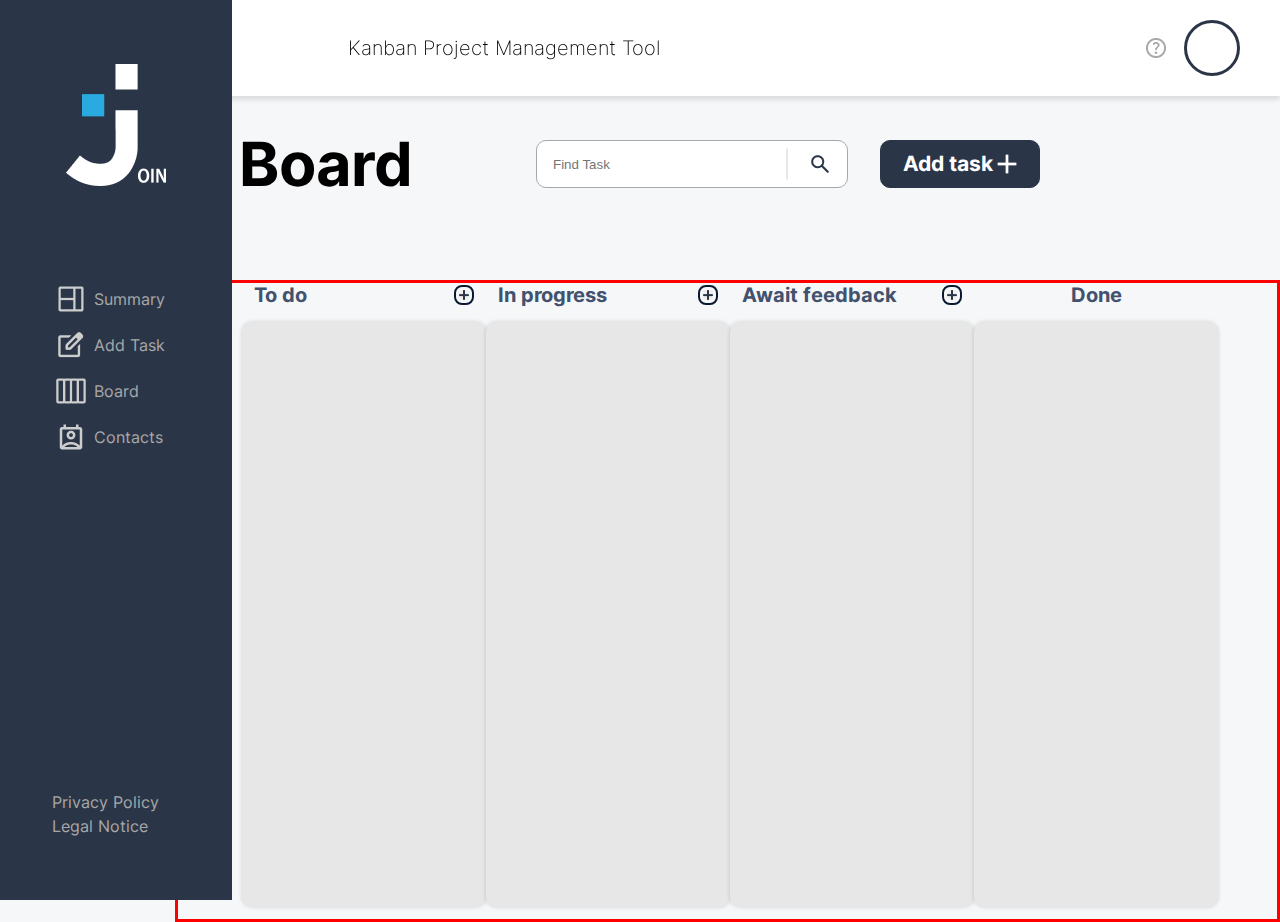
==== commit ec628bdd: "Refactor: rename drag-drop-headline --> all-columns-wrapper" ====
--- a/board.html
+++ b/board.html
@@ -44,8 +44,8 @@
           </button>
         </div>
       </div>
-      <div class="drag-drop-headline">
-        <div class="each_drag_drop">
+      <div class="all-columns-wrapper">
+        <div class="column-area">
           <div class="flex">
             <span>To do</span>
             <div class="addTask">
@@ -56,7 +56,7 @@
           <div class="drag-area" id="todo" ondrop="moveTo('todo')" ondragleave="removeHighlight('todo')"
             ondragover="allowDrop(event); highlight('todo')"></div>
         </div>
-        <div class="each_drag_drop">
+        <div class="column-area">
           <div class="flex">
             <span>In progress</span>
             <div class="addTask">
@@ -68,7 +68,7 @@
           <div class="drag-area" id="in-progress" ondrop="moveTo('in-progress')"
             ondragleave="removeHighlight('in-progress')" ondragover="allowDrop(event); highlight('in-progress')"></div>
         </div>
-        <div class="each_drag_drop">
+        <div class="column-area">
           <div class="flex">
             <span>Await feedback</span>
             <div class="addTask">
@@ -81,7 +81,7 @@
             ondragleave="removeHighlight('await-feedback')" ondragover="allowDrop(event); highlight('await-feedback')">
           </div>
         </div>
-        <div class="each_drag_drop">
+        <div class="column-area">
           <span class="done-style">Done</span>
           <div class="drag-area" id="done" ondrop="moveTo('done')" ondragleave="removeHighlight('done')"
             ondragover="allowDrop(event); highlight('done')"></div>
--- a/css/board.css
+++ b/css/board.css
@@ -103,7 +103,8 @@
   cursor: pointer;
 }
 
-.drag-drop-headline {
+.all-columns-wrapper {
+  border: solid red; 
   display: flex;
   padding: 0px 64px;
   justify-content: space-evenly;
@@ -111,7 +112,7 @@
   padding-bottom: 12px;
 }
 
-.each_drag_drop {
+.column-area {
   display: flex;
   width: 244px;
   justify-content: space-between;
@@ -183,7 +184,6 @@
   gap: 10px;
   align-self: stretch;
   border-radius: 10px;
-  border: 1px dashed var(--icon, #a8a8a8);
   background: #e7e7e7;
   box-shadow: 0px 0px 4px 0px rgba(0, 0, 0, 0.16);
   padding: 4px;
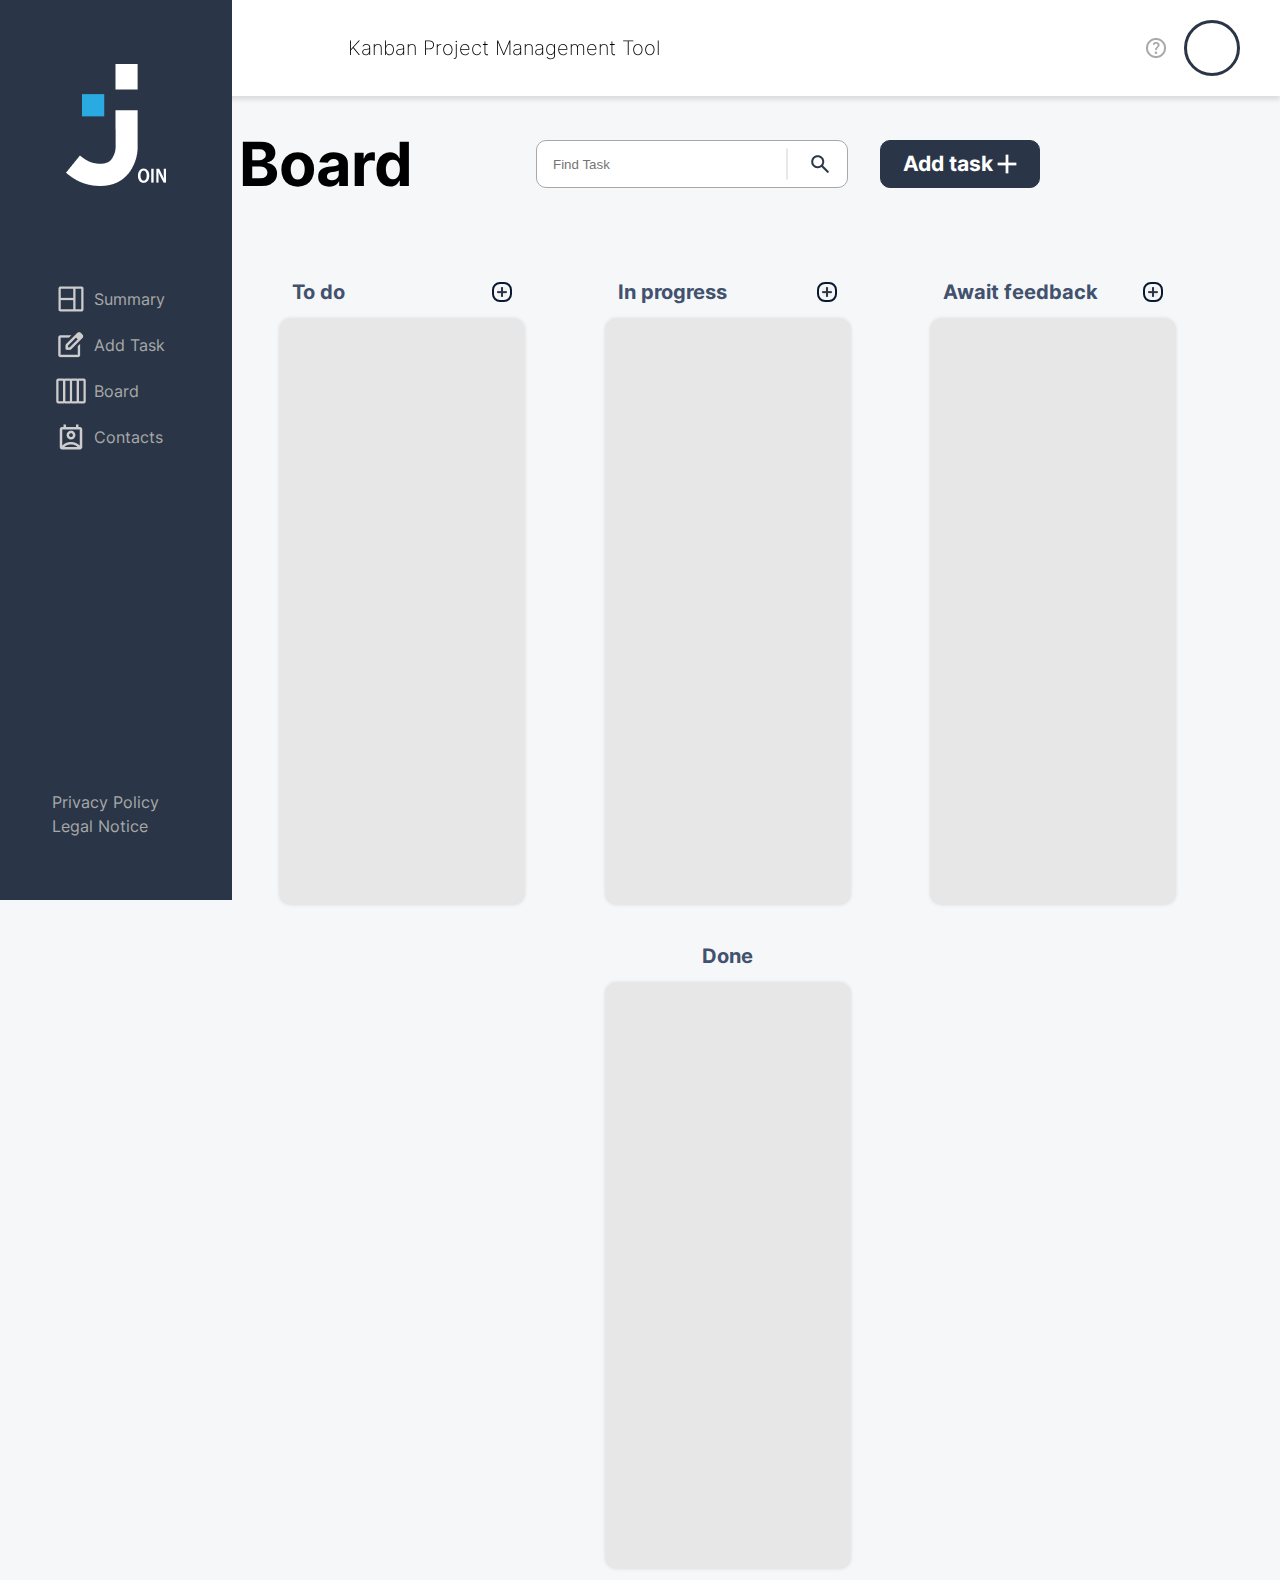
==== commit dfc151b3: "Revert "Refactor: rename drag-drop-headline --> all-columns-wrapper"" ====
--- a/board.html
+++ b/board.html
@@ -44,7 +44,7 @@
           </button>
         </div>
       </div>
-      <div class="all-columns-wrapper">
+      <div class="drag-drop-headline">
         <div class="column-area">
           <div class="flex">
             <span>To do</span>
--- a/css/board.css
+++ b/css/board.css
@@ -103,8 +103,7 @@
   cursor: pointer;
 }
 
-.all-columns-wrapper {
-  border: solid red; 
+.drag-drop-headline {
   display: flex;
   padding: 0px 64px;
   justify-content: space-evenly;
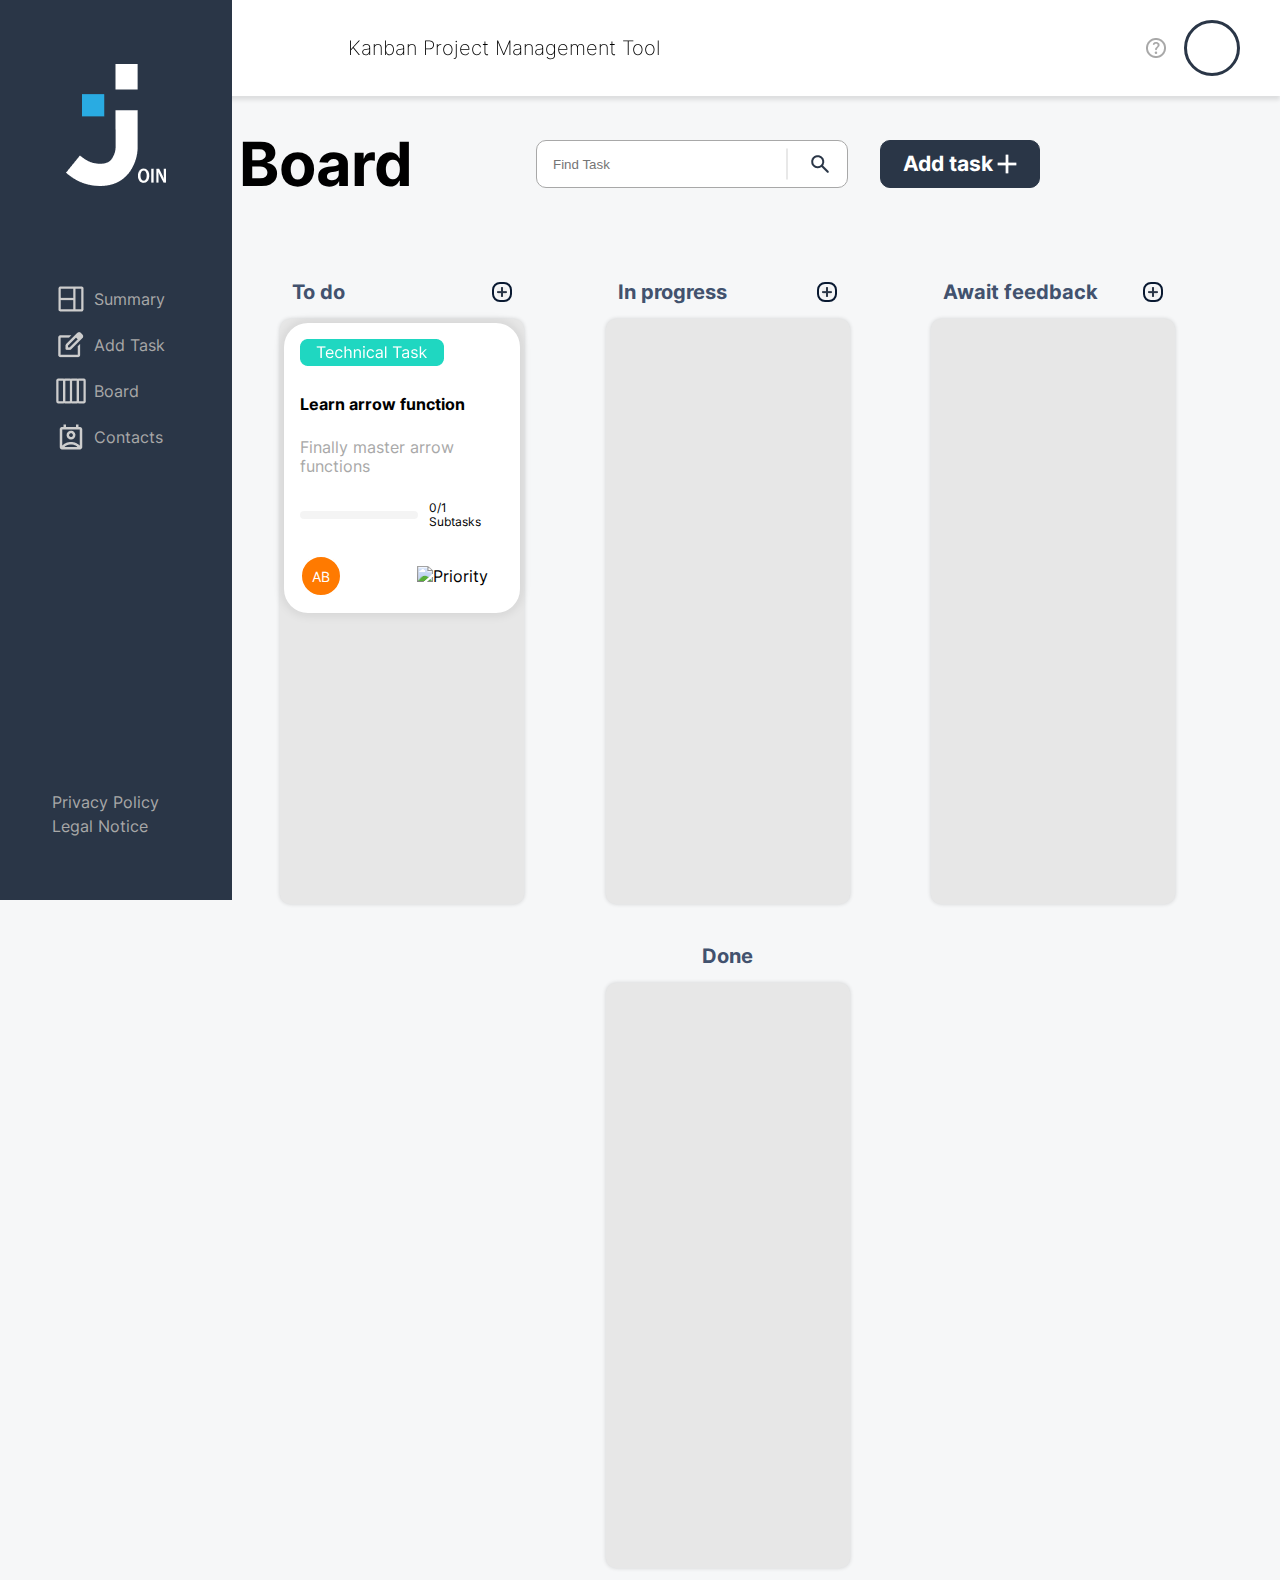
==== commit 597abbb5: "Style: width of drag-area changed 100%" ====
--- a/board.html
+++ b/board.html
@@ -44,18 +44,53 @@
           </button>
         </div>
       </div>
-      <div class="drag-drop-headline">
+      <div class="all-columns-wrapper">
         <div class="column-area">
           <div class="flex">
             <span>To do</span>
             <div class="addTask">
               <img class="black-plus" src="./assets/img/board/plus_sign_black.png" alt="plus img">
-              <img class="blue-plus" src="./assets/img/board/plus_sign_blue.png" alt="blue plus" onclick="addTask('todo')">
-            </div>
-          </div>
+              <img class="blue-plus" src="./assets/img/board/plus_sign_blue.png" alt="blue plus"
+                onclick="addTask('todo')">
+            </div>
+          </div>
+          <!-- Cards going in here -->
           <div class="drag-area" id="todo" ondrop="moveTo('todo')" ondragleave="removeHighlight('todo')"
-            ondragover="allowDrop(event); highlight('todo')"></div>
-        </div>
+            ondragover="allowDrop(event); highlight('todo')">
+            <div data-id="1723550706491" draggable="true" ondragstart="startDragging(1723550706491)" class="task" onclick="openTaskCard(1723550706491)">
+              <div>
+                  <img src="./assets/img/board/technical-task.png">
+              </div>
+              <div>
+                  <b style="word-break: break-word;">Learn arrow function</b>
+              </div>
+              <div>
+                  <p class="description-font">Finally master arrow functions</p>
+              </div>
+              <div id="progressbar-task" class="progress-task">
+                  <div class="progressbar" style="width: 128px; background: linear-gradient(90deg, #3498db 0%, #f4f4f4 0%)"></div>
+                  <div class="subtask-display">0/1 Subtasks</div>
+              </div>
+              <div class="bottom-task">
+                  <div class="d-flex">
+            <div class="contact-frame contact-frame0">
+              <div class="name-circle-wrapper name-in-circle0">
+                  <svg width="42" height="42" viewBox="0 0 42 42" fill="none" xmlns="http://www.w3.org/2000/svg">
+                      <circle cx="21" cy="21" r="20" fill="#FF7A00" stroke="white" stroke-width="2"></circle>
+                  </svg>
+                  <span class="initials initials0">AB</span>
+              </div>
+            </div></div> 
+                  <img id="priority" src="./assets/img/board/Prio-green.png" alt="Priority" class="prio-position">
+              </div> 
+            </div>
+            
+            <!-- Cards going in here -->
+
+          </div>
+
+        </div>
+
         <div class="column-area">
           <div class="flex">
             <span>In progress</span>
@@ -173,7 +208,8 @@
                   <div class="task-contact-input-area" onclick="changeInputImg()">
                     <input class="subtask-main-input" autocomplete="off" id="input-subtasks" type="text"
                       placeholder="Add new subtasks">
-                    <img id="subtask-plus-img" class="Assigned-img" src="./assets/img/board/plus_sign_add_task.png" alt="plus">
+                    <img id="subtask-plus-img" class="Assigned-img" src="./assets/img/board/plus_sign_add_task.png"
+                      alt="plus">
                     <div class="subtask-comment">
                       <img id="subtask-close-img" class="Assigned-img-subtask px24 d-none"
                         src="./assets/img/board/close.png" onclick="deleteSubtaskInput()">
--- a/css/board.css
+++ b/css/board.css
@@ -103,7 +103,7 @@
   cursor: pointer;
 }
 
-.drag-drop-headline {
+.all-columns-wrapper {
   display: flex;
   padding: 0px 64px;
   justify-content: space-evenly;
@@ -175,10 +175,10 @@
 /* drag and drop fläche */
 .drag-area {
   display: flex;
+  flex-direction: column;
   min-height: 65vh;
-  min-width: fit-content;
+  width: 100%;
   justify-content: flex-start;
-  flex-direction: column;
   align-items: center;
   gap: 10px;
   align-self: stretch;
@@ -195,7 +195,9 @@
 }
 
 .task {
-  width: 252px;
+  width: 100%;
+  align-self: center;
+  box-sizing: border-box;
   padding: 16px;
   justify-content: center;
   border-radius: 24px;
@@ -205,7 +207,7 @@
   flex-direction: column;
   align-items: flex-start;
   gap: 24px;
-  align-self: stretch;
+  /* align-self: stretch; */
   cursor: pointer;
 }
 
--- a/css/board_mobile.css
+++ b/css/board_mobile.css
@@ -5,45 +5,56 @@
     border-radius: 6px;
     width: 4px;
   }
+
   .task-card::-webkit-scrollbar-thumb {
     background-color: rgb(40, 171, 226);
     border-radius: 6px;
   }
+
   .board-header {
     position: relative;
     padding-left: 0;
     padding-right: 0;
     width: 100%;
   }
+
   .board-search {
     position: absolute;
     top: 70%;
     width: 100%;
   }
+
   .full-subtasks-area {
     width: 100%;
   }
+
   .unsorted-list {
     width: 100%;
   }
+
   .board-active input {
     width: 100%;
   }
+
   .header-task-btn {
     display: none;
   }
+
   .board-active button {
     width: 100%;
   }
-  .drag-drop-headline {
+
+  .all-columns-wrapper {
     flex-direction: column;
     padding: 0;
     padding-bottom: 128px;
   }
+
   .each_drag_drop {
     padding-bottom: 64px;
     width: 100%;
   }
+
   .start-position {
     left: 0;
     width: 100%;
@@ -51,13 +62,16 @@
     flex-direction: column;
     align-items: center;
   }
+
   .board-top {
     width: 100%;
     padding: 0 12px;
   }
+
   .flex {
     width: 100%;
   }
+
   .drag-area {
     flex-direction: row;
     overflow-x: auto;
@@ -66,160 +80,199 @@
     min-height: 25vh;
     min-width: auto;
   }
+
   #subtask-edit {
     width: 83%;
   }
+
   .flex span {
     font-size: 32px;
   }
+
   .black-plus {
     width: 24px;
     height: 24px;
   }
+
   .blue-plus {
     width: 24px;
     height: 24px;
   }
+
   .completeCard {
     width: 90%;
     height: 75%;
   }
+
   .edit-container {
     left: 0;
   }
+
   .task-card {
     width: 100%;
     height: 90%;
     overflow-y: auto;
   }
+
   .middle-task-body {
     flex-direction: column;
     align-items: center;
     padding-left: 12px;
     padding-right: 12px;
   }
+
   .vektor-line {
     display: none;
   }
+
   .add-task-footer {
     bottom: auto;
     padding-bottom: 12px;
     left: 12px;
     width: 93%;
   }
+
   .task-title {
     margin-bottom: 20px;
     width: 100%;
     position: relative;
   }
-  .cancel-btn {
+  ncel-btn {
     font-size: 12px;
   }
+
   .task-button {
     font-size: 12px;
   }
+
   .task-button-area {
     width: 100%;
   }
+
   .task-title input {
     width: 100%;
   }
+
   .prio-btn {
     width: 100%;
     font-size: 14px;
   }
+
   #description-input {
     width: 100%;
   }
+
   .date-img {
     left: 88%;
     position: absolute;
     bottom: 12px;
   }
+
   .task-date-area {
     position: relative;
     width: 100%;
   }
+
   .Assigned-img {
     position: absolute;
     right: 8px;
   }
+
   .Assigned-img-subtask {
     position: relative;
     right: 0;
   }
+
   .task-contact-input-area {
     position: relative;
     width: 100%;
   }
+
   .left-side {
     width: 100%;
   }
+
   .right-side {
     width: 100%;
   }
+
   .task-select-category {
     width: 100%;
   }
+
   .selected-task:hover {
     width: 100%;
   }
+
   .subtask-complete {
     width: 100%;
   }
+
   .task-contact-input-area {
     position: relative;
     width: 100%;
   }
+
   .subtask-main-input {
     width: 100%;
   }
+
   .subtask-comment {
     position: absolute;
   }
+
   .task-card-headline {
     font-size: 42px;
   }
+
   .font-size {
     font-size: 16px;
   }
 }
+
 @media (min-width: 450px) and (max-width: 1385px) {
   .start-position {
     left: 200px;
     width: calc(100% - 170px);
   }
+
   #subtask-edit {
     width: 82%;
     position: fixed;
   }
 }
+
 @media (min-width: 450px) and (max-width: 900px) {
   #subtask-edit {
     width: 78%;
   }
 }
+
 @media (min-width: 450px) and (max-width: 750px) {
   #subtask-edit {
     width: 76%;
   }
 }
+
 @media (min-width: 450px) and (max-width: 600px) {
   #subtask-edit {
     width: 74%;
   }
 }
+
 @media (min-width: 450px) and (max-width: 550px) {
   #subtask-edit {
     width: 72%;
   }
 }
+
 @media (min-width: 450px) and (max-width: 1350px) {
   .start-position {
     left: 175px;
     width: calc(100% - 175px);
   }
 }
+
 @media (min-width: 450px) and (max-width: 1130px) {
   .task-card::-webkit-scrollbar {
     width: 10px;
@@ -227,133 +280,166 @@
     border-radius: 6px;
     width: 4px;
   }
+
   .task-card::-webkit-scrollbar-thumb {
     background-color: rgb(40, 171, 226);
     border-radius: 6px;
   }
+
   .task-card {
     width: 90%;
     overflow-y: auto;
   }
+
   .vektor-line {
     display: none;
   }
+
   .middle-task-body {
     flex-direction: column;
     align-items: center;
     padding-left: 12px;
     padding-right: 12px;
   }
+
   .left-side {
     width: 90%;
   }
+
   .right-side {
     width: 90%;
   }
+
   .task-title {
     margin-bottom: 20px;
     width: 100%;
     position: relative;
   }
+
   .task-title input {
     width: 100%;
   }
+
   #description-input {
     width: 100%;
   }
+
   .task-contact-input-area {
     position: relative;
     width: 100%;
   }
+
   .task-title input {
     width: 100%;
   }
+
   .Assigned-img {
     position: absolute;
     right: 8px;
   }
+
   .task-title {
     margin-bottom: 20px;
     width: 100%;
     position: relative;
   }
+
   .task-date-area {
     position: relative;
     width: 100%;
   }
+
   .task-button-area {
     width: 100%;
   }
+
   .prio-btn {
     width: 100%;
     font-size: 14px;
   }
+
   .task-contact-input-area {
     position: relative;
     width: 100%;
   }
+
   .task-title input {
     width: 100%;
   }
+
   .subtask-complete {
     width: 100%;
   }
+
   .full-subtasks-area {
     width: 100%;
   }
+
   .unsorted-list {
     width: 100%;
   }
+
   .task-contact-input-area {
     position: relative;
     width: 100%;
   }
+
   .subtask-main-input {
     width: 100%;
   }
+
   .subtask-comment {
     position: absolute;
   }
+
   .Assigned-img-subtask {
     position: relative;
     right: 0;
   }
+
   .add-task-footer {
     bottom: auto;
     padding-bottom: 12px;
     left: 12px;
     width: 90%;
   }
+
   .font-size {
     font-size: 16px;
     padding-left: 24px;
   }
+
   .task-button {
     font-size: 12px;
   }
+
   .task-button {
     font-size: 12px;
   }
+
   .date-img {
     left: 96%;
     position: absolute;
     bottom: 12px;
   }
 }
+
 @media (min-width: 320px) and (max-width: 1350px) {
-  .drag-drop-headline {
+  .all-columns-wrapper {
     flex-direction: row;
     flex-wrap: wrap;
     gap: 40px;
   }
 }
+
 @media (min-width: 320px) and (max-width: 1060px) {
-  .drag-drop-headline {
+  .all-columns-wrapper {
     gap: 40px;
     padding-bottom: 124px;
     justify-content: center;
   }
 }
+
 @media (min-width: 320px) and (max-width: 975px) {
   .board-header {
     position: relative;
@@ -361,14 +447,17 @@
     padding-right: 12px;
     width: 100%;
   }
+  
   .board-search {
     position: absolute;
     top: 70%;
     width: 100%;
   }
+  
   .board-active input {
     width: 100%;
   }
+  
   .start-position {
     width: 100%;
     left: 0;
